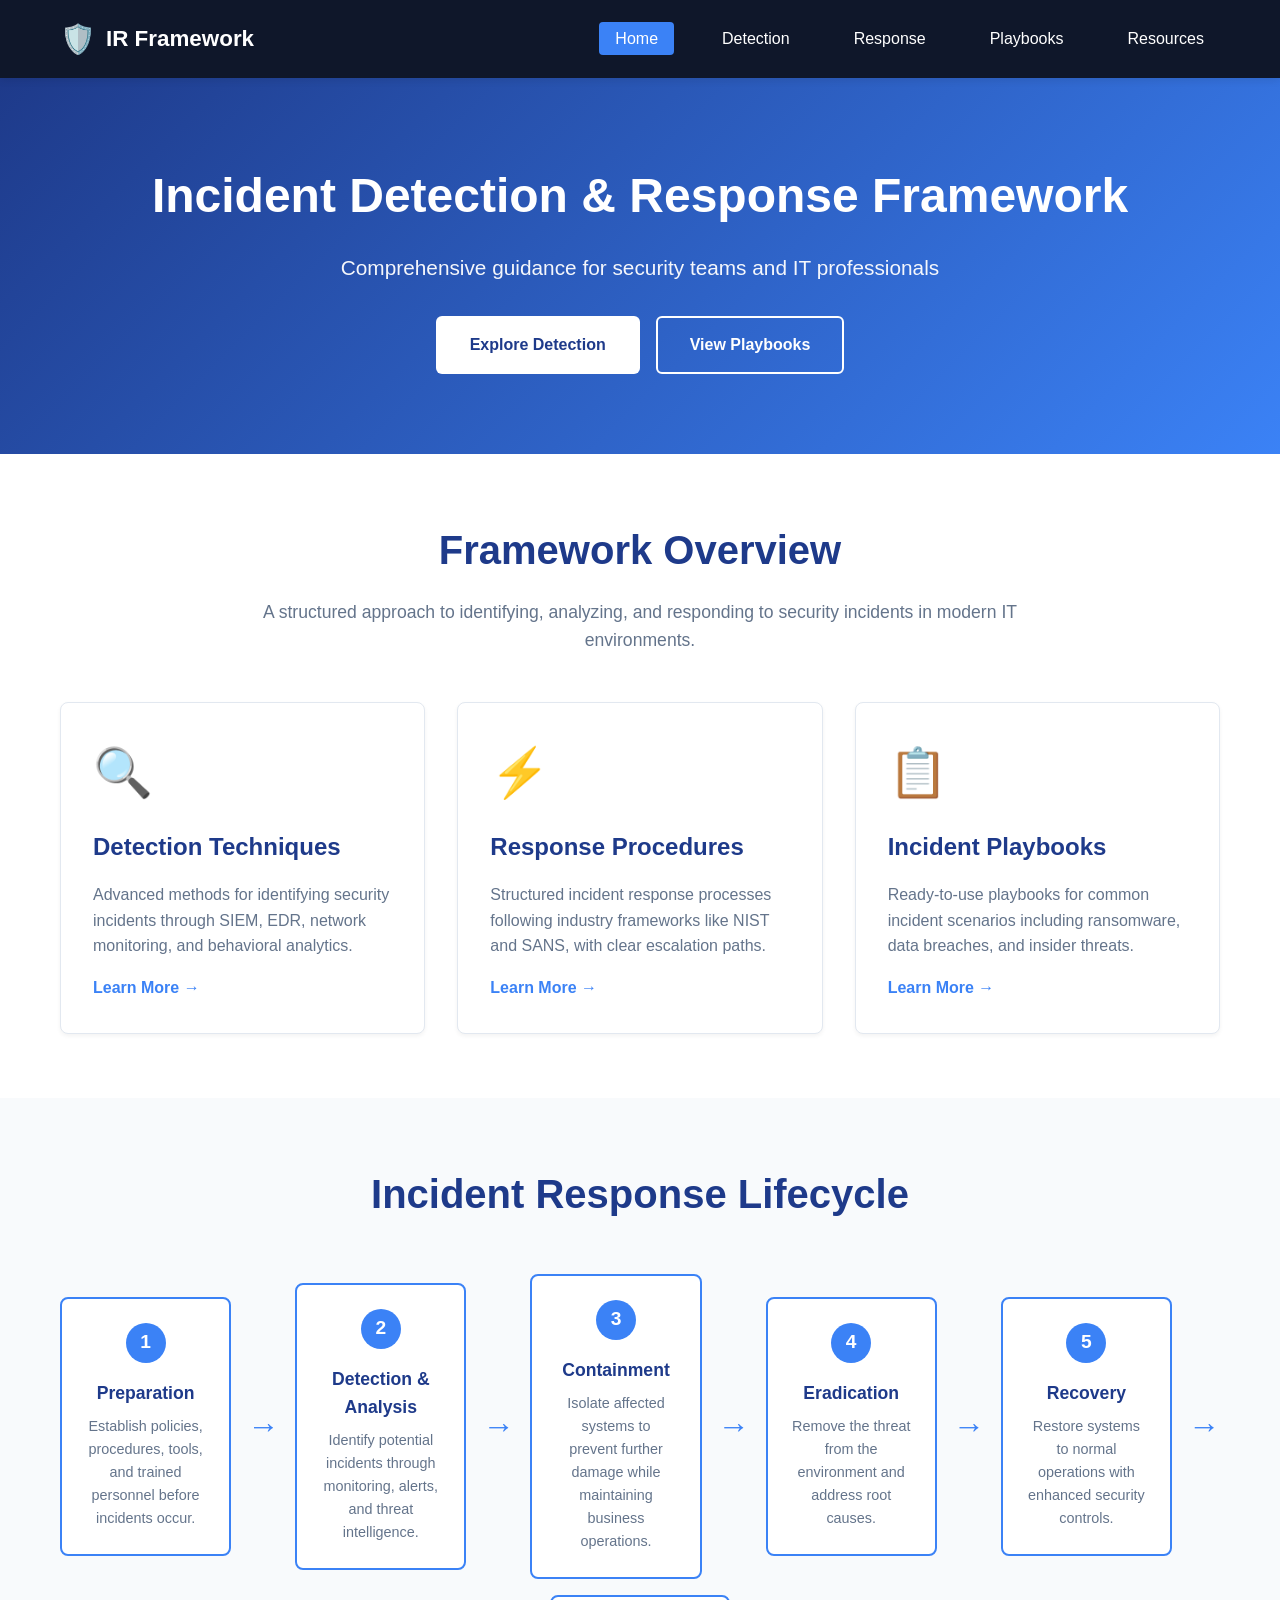
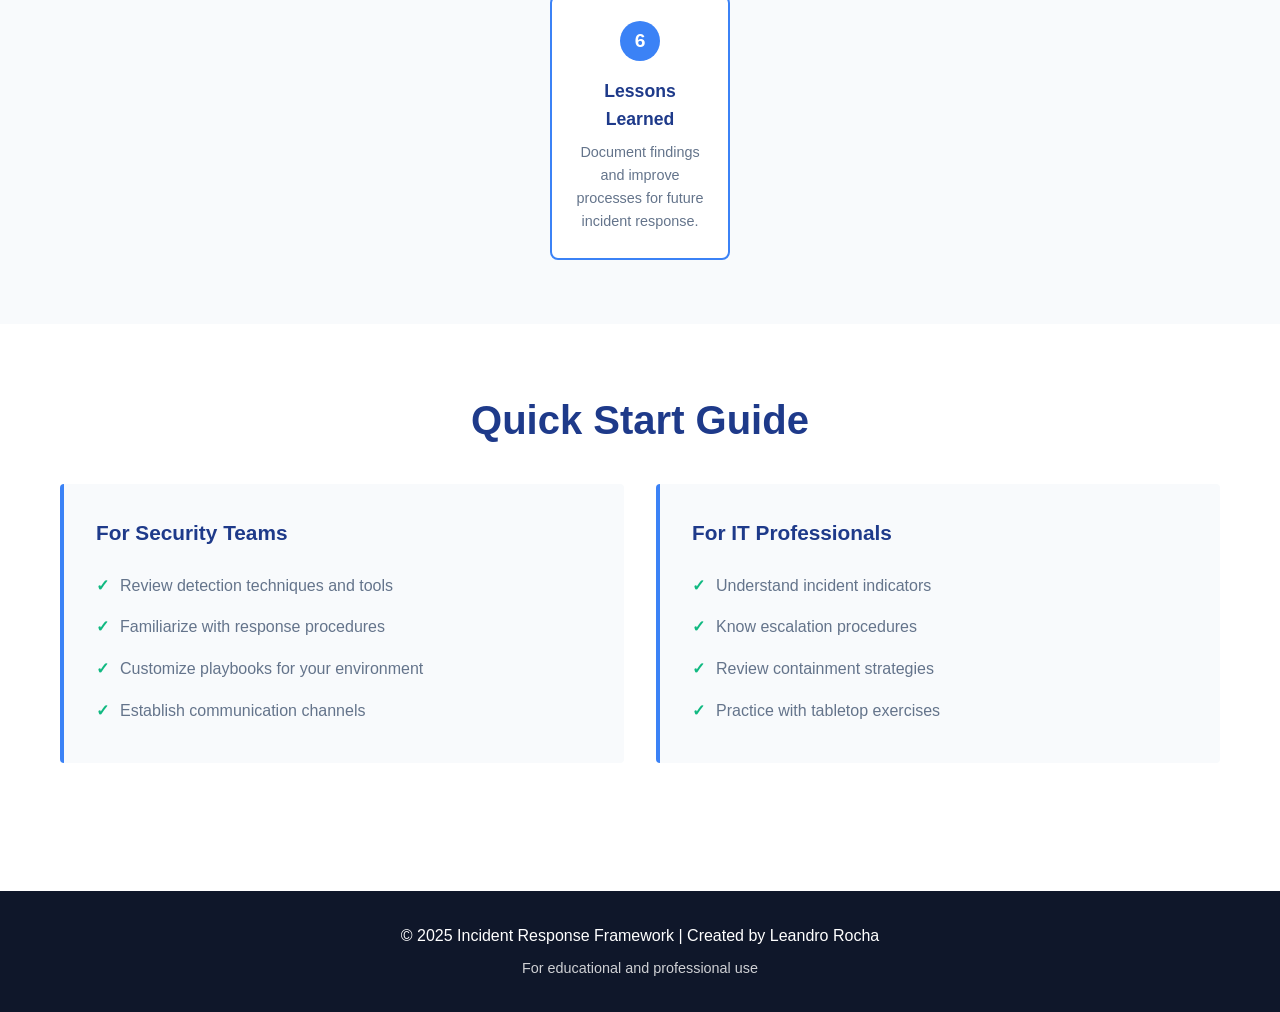
==== index.html @ ecd81b2d "Update footer copyright name to Leandro Rocha" ====
<!DOCTYPE html>
<html lang="en">
<head>
    <meta charset="UTF-8">
    <meta name="viewport" content="width=device-width, initial-scale=1.0">
    <title>Incident Detection & Response | Home</title>
    <link rel="stylesheet" href="css/style.css">
</head>
<body>
    <nav class="navbar">
        <div class="nav-container">
            <div class="nav-logo">
                <span class="logo-icon">🛡️</span>
                <span class="logo-text">IR Framework</span>
            </div>
            <ul class="nav-menu">
                <li><a href="index.html" class="active">Home</a></li>
                <li><a href="detection.html">Detection</a></li>
                <li><a href="response.html">Response</a></li>
                <li><a href="playbooks.html">Playbooks</a></li>
                <li><a href="resources.html">Resources</a></li>
            </ul>
            <button class="mobile-menu-toggle">☰</button>
        </div>
    </nav>

    <header class="hero">
        <div class="container">
            <h1>Incident Detection & Response Framework</h1>
            <p class="hero-subtitle">Comprehensive guidance for security teams and IT professionals</p>
            <div class="hero-cta">
                <a href="detection.html" class="btn btn-primary">Explore Detection</a>
                <a href="playbooks.html" class="btn btn-secondary">View Playbooks</a>
            </div>
        </div>
    </header>

    <main>
        <section class="overview">
            <div class="container">
                <h2>Framework Overview</h2>
                <p class="section-intro">A structured approach to identifying, analyzing, and responding to security incidents in modern IT environments.</p>
                
                <div class="cards">
                    <div class="card">
                        <div class="card-icon">🔍</div>
                        <h3>Detection Techniques</h3>
                        <p>Advanced methods for identifying security incidents through SIEM, EDR, network monitoring, and behavioral analytics.</p>
                        <a href="detection.html" class="card-link">Learn More →</a>
                    </div>
                    
                    <div class="card">
                        <div class="card-icon">⚡</div>
                        <h3>Response Procedures</h3>
                        <p>Structured incident response processes following industry frameworks like NIST and SANS, with clear escalation paths.</p>
                        <a href="response.html" class="card-link">Learn More →</a>
                    </div>
                    
                    <div class="card">
                        <div class="card-icon">📋</div>
                        <h3>Incident Playbooks</h3>
                        <p>Ready-to-use playbooks for common incident scenarios including ransomware, data breaches, and insider threats.</p>
                        <a href="playbooks.html" class="card-link">Learn More →</a>
                    </div>
                </div>
            </div>
        </section>

        <section class="incident-lifecycle">
            <div class="container">
                <h2>Incident Response Lifecycle</h2>
                <div class="lifecycle-stages">
                    <div class="stage">
                        <div class="stage-number">1</div>
                        <h3>Preparation</h3>
                        <p>Establish policies, procedures, tools, and trained personnel before incidents occur.</p>
                    </div>
                    <div class="stage-arrow">→</div>
                    <div class="stage">
                        <div class="stage-number">2</div>
                        <h3>Detection & Analysis</h3>
                        <p>Identify potential incidents through monitoring, alerts, and threat intelligence.</p>
                    </div>
                    <div class="stage-arrow">→</div>
                    <div class="stage">
                        <div class="stage-number">3</div>
                        <h3>Containment</h3>
                        <p>Isolate affected systems to prevent further damage while maintaining business operations.</p>
                    </div>
                    <div class="stage-arrow">→</div>
                    <div class="stage">
                        <div class="stage-number">4</div>
                        <h3>Eradication</h3>
                        <p>Remove the threat from the environment and address root causes.</p>
                    </div>
                    <div class="stage-arrow">→</div>
                    <div class="stage">
                        <div class="stage-number">5</div>
                        <h3>Recovery</h3>
                        <p>Restore systems to normal operations with enhanced security controls.</p>
                    </div>
                    <div class="stage-arrow">→</div>
                    <div class="stage">
                        <div class="stage-number">6</div>
                        <h3>Lessons Learned</h3>
                        <p>Document findings and improve processes for future incident response.</p>
                    </div>
                </div>
            </div>
        </section>

        <section class="quick-start">
            <div class="container">
                <h2>Quick Start Guide</h2>
                <div class="quick-start-grid">
                    <div class="quick-start-item">
                        <h3>For Security Teams</h3>
                        <ul>
                            <li>Review detection techniques and tools</li>
                            <li>Familiarize with response procedures</li>
                            <li>Customize playbooks for your environment</li>
                            <li>Establish communication channels</li>
                        </ul>
                    </div>
                    <div class="quick-start-item">
                        <h3>For IT Professionals</h3>
                        <ul>
                            <li>Understand incident indicators</li>
                            <li>Know escalation procedures</li>
                            <li>Review containment strategies</li>
                            <li>Practice with tabletop exercises</li>
                        </ul>
                    </div>
                </div>
            </div>
        </section>
    </main>

    <footer>
        <div class="container">
            <p>&copy; 2025 Incident Response Framework | Created by Leandro Rocha</p>
            <p class="footer-note">For educational and professional use</p>
        </div>
    </footer>

    <script src="js/main.js"></script>
</body>
</html>
---- css/style.css ----
/* Global Styles */
:root {
    --primary-color: #1e3a8a;
    --secondary-color: #3b82f6;
    --accent-color: #60a5fa;
    --dark-bg: #0f172a;
    --light-bg: #f8fafc;
    --text-primary: #1e293b;
    --text-secondary: #64748b;
    --border-color: #e2e8f0;
    --success-color: #10b981;
    --warning-color: #f59e0b;
    --danger-color: #ef4444;
}

* {
    margin: 0;
    padding: 0;
    box-sizing: border-box;
}

body {
    font-family: -apple-system, BlinkMacSystemFont, 'Segoe UI', Roboto, 'Helvetica Neue', Arial, sans-serif;
    line-height: 1.6;
    color: var(--text-primary);
    background-color: #ffffff;
}

.container {
    max-width: 1200px;
    margin: 0 auto;
    padding: 0 20px;
}

/* Navigation */
.navbar {
    background-color: var(--dark-bg);
    color: white;
    padding: 1rem 0;
    position: sticky;
    top: 0;
    z-index: 1000;
    box-shadow: 0 2px 8px rgba(0,0,0,0.1);
}

.nav-container {
    max-width: 1200px;
    margin: 0 auto;
    padding: 0 20px;
    display: flex;
    justify-content: space-between;
    align-items: center;
}

.nav-logo {
    display: flex;
    align-items: center;
    gap: 10px;
    font-size: 1.4rem;
    font-weight: 700;
}

.logo-icon {
    font-size: 1.8rem;
}

.nav-menu {
    display: flex;
    list-style: none;
    gap: 2rem;
}

.nav-menu a {
    color: white;
    text-decoration: none;
    font-weight: 500;
    padding: 0.5rem 1rem;
    border-radius: 4px;
    transition: background-color 0.3s;
}

.nav-menu a:hover,
.nav-menu a.active {
    background-color: var(--secondary-color);
}

.mobile-menu-toggle {
    display: none;
    background: none;
    border: none;
    color: white;
    font-size: 1.5rem;
    cursor: pointer;
}

/* Hero Section */
.hero {
    background: linear-gradient(135deg, var(--primary-color) 0%, var(--secondary-color) 100%);
    color: white;
    padding: 5rem 0;
    text-align: center;
}

.hero h1 {
    font-size: 3rem;
    margin-bottom: 1rem;
    font-weight: 700;
}

.hero-subtitle {
    font-size: 1.3rem;
    margin-bottom: 2rem;
    opacity: 0.95;
}

.hero-cta {
    display: flex;
    gap: 1rem;
    justify-content: center;
    flex-wrap: wrap;
}

/* Buttons */
.btn {
    padding: 0.875rem 2rem;
    border-radius: 6px;
    text-decoration: none;
    font-weight: 600;
    transition: all 0.3s;
    display: inline-block;
    border: 2px solid transparent;
}

.btn-primary {
    background-color: white;
    color: var(--primary-color);
}

.btn-primary:hover {
    transform: translateY(-2px);
    box-shadow: 0 4px 12px rgba(255,255,255,0.3);
}

.btn-secondary {
    background-color: transparent;
    color: white;
    border-color: white;
}

.btn-secondary:hover {
    background-color: white;
    color: var(--primary-color);
}

/* Sections */
section {
    padding: 4rem 0;
}

section h2 {
    font-size: 2.5rem;
    margin-bottom: 1rem;
    color: var(--primary-color);
    text-align: center;
}

.section-intro {
    text-align: center;
    font-size: 1.1rem;
    color: var(--text-secondary);
    max-width: 800px;
    margin: 0 auto 3rem;
}

/* Cards */
.cards {
    display: grid;
    grid-template-columns: repeat(auto-fit, minmax(300px, 1fr));
    gap: 2rem;
    margin-top: 3rem;
}

.card {
    background: white;
    border: 1px solid var(--border-color);
    border-radius: 8px;
    padding: 2rem;
    transition: all 0.3s;
    box-shadow: 0 2px 4px rgba(0,0,0,0.05);
}

.card:hover {
    transform: translateY(-4px);
    box-shadow: 0 8px 16px rgba(0,0,0,0.1);
    border-color: var(--secondary-color);
}

.card-icon {
    font-size: 3rem;
    margin-bottom: 1rem;
}

.card h3 {
    font-size: 1.5rem;
    margin-bottom: 1rem;
    color: var(--primary-color);
}

.card p {
    color: var(--text-secondary);
    margin-bottom: 1rem;
}

.card-link {
    color: var(--secondary-color);
    text-decoration: none;
    font-weight: 600;
    transition: color 0.3s;
}

.card-link:hover {
    color: var(--primary-color);
}

/* Incident Lifecycle */
.incident-lifecycle {
    background-color: var(--light-bg);
}

.lifecycle-stages {
    display: flex;
    align-items: center;
    justify-content: center;
    flex-wrap: wrap;
    gap: 1rem;
    margin-top: 3rem;
}

.stage {
    background: white;
    border: 2px solid var(--secondary-color);
    border-radius: 8px;
    padding: 1.5rem;
    text-align: center;
    min-width: 160px;
    flex: 1;
    max-width: 180px;
}

.stage-number {
    background-color: var(--secondary-color);
    color: white;
    width: 40px;
    height: 40px;
    border-radius: 50%;
    display: flex;
    align-items: center;
    justify-content: center;
    font-weight: 700;
    margin: 0 auto 1rem;
    font-size: 1.2rem;
}

.stage h3 {
    font-size: 1.1rem;
    margin-bottom: 0.5rem;
    color: var(--primary-color);
}

.stage p {
    font-size: 0.9rem;
    color: var(--text-secondary);
}

.stage-arrow {
    font-size: 2rem;
    color: var(--secondary-color);
    font-weight: 700;
}

/* Quick Start */
.quick-start-grid {
    display: grid;
    grid-template-columns: repeat(auto-fit, minmax(400px, 1fr));
    gap: 2rem;
    margin-top: 2rem;
}

.quick-start-item {
    background: var(--light-bg);
    border-left: 4px solid var(--secondary-color);
    padding: 2rem;
    border-radius: 4px;
}

.quick-start-item h3 {
    color: var(--primary-color);
    margin-bottom: 1rem;
    font-size: 1.3rem;
}

.quick-start-item ul {
    list-style: none;
    padding-left: 0;
}

.quick-start-item li {
    padding: 0.5rem 0;
    padding-left: 1.5rem;
    position: relative;
    color: var(--text-secondary);
}

.quick-start-item li:before {
    content: "✓";
    position: absolute;
    left: 0;
    color: var(--success-color);
    font-weight: 700;
}

/* Content Sections */
.content-section {
    margin: 3rem 0;
}

.content-section h3 {
    color: var(--primary-color);
    font-size: 1.8rem;
    margin-bottom: 1rem;
}

.content-section h4 {
    color: var(--secondary-color);
    font-size: 1.3rem;
    margin-top: 1.5rem;
    margin-bottom: 0.75rem;
}

.content-section p {
    color: var(--text-secondary);
    margin-bottom: 1rem;
}

.content-section ul, .content-section ol {
    color: var(--text-secondary);
    margin-bottom: 1rem;
    padding-left: 2rem;
}

.content-section li {
    margin-bottom: 0.5rem;
}

.info-box {
    background-color: var(--light-bg);
    border-left: 4px solid var(--secondary-color);
    padding: 1.5rem;
    margin: 1.5rem 0;
    border-radius: 4px;
}

.warning-box {
    background-color: #fef3c7;
    border-left: 4px solid var(--warning-color);
    padding: 1.5rem;
    margin: 1.5rem 0;
    border-radius: 4px;
}

.danger-box {
    background-color: #fee2e2;
    border-left: 4px solid var(--danger-color);
    padding: 1.5rem;
    margin: 1.5rem 0;
    border-radius: 4px;
}

/* Tables */
table {
    width: 100%;
    border-collapse: collapse;
    margin: 2rem 0;
    background: white;
    box-shadow: 0 2px 4px rgba(0,0,0,0.05);
}

thead {
    background-color: var(--primary-color);
    color: white;
}

th, td {
    padding: 1rem;
    text-align: left;
    border-bottom: 1px solid var(--border-color);
}

tr:hover {
    background-color: var(--light-bg);
}

/* Footer */
footer {
    background-color: var(--dark-bg);
    color: white;
    text-align: center;
    padding: 2rem 0;
    margin-top: 4rem;
}

.footer-note {
    margin-top: 0.5rem;
    opacity: 0.8;
    font-size: 0.9rem;
}

/* Responsive Design */
@media (max-width: 768px) {
    .nav-menu {
        display: none;
        position: absolute;
        top: 100%;
        left: 0;
        right: 0;
        background-color: var(--dark-bg);
        flex-direction: column;
        gap: 0;
        padding: 1rem 0;
    }

    .nav-menu.active {
        display: flex;
    }

    .mobile-menu-toggle {
        display: block;
    }

    .hero h1 {
        font-size: 2rem;
    }

    .hero-subtitle {
        font-size: 1.1rem;
    }

    .lifecycle-stages {
        flex-direction: column;
    }

    .stage-arrow {
        transform: rotate(90deg);
    }

    .quick-start-grid {
        grid-template-columns: 1fr;
    }

    section h2 {
        font-size: 2rem;
    }
}
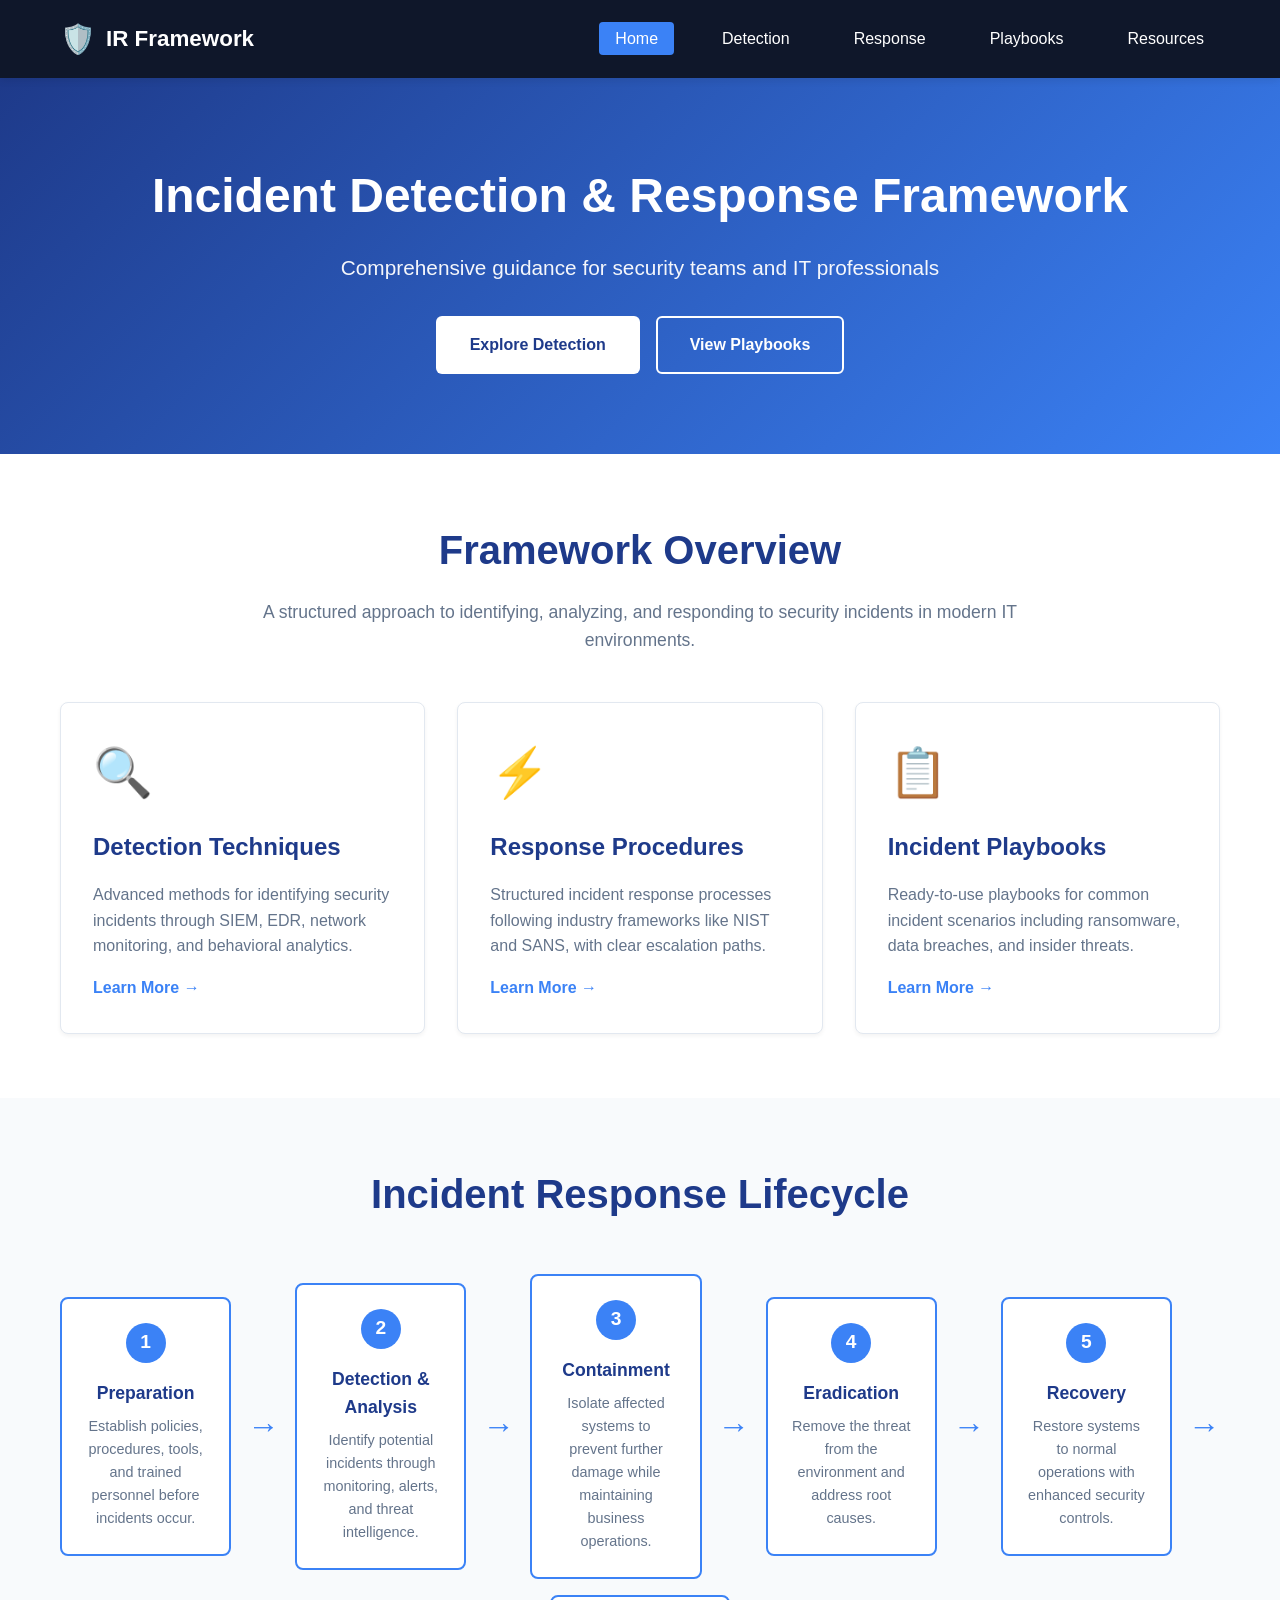
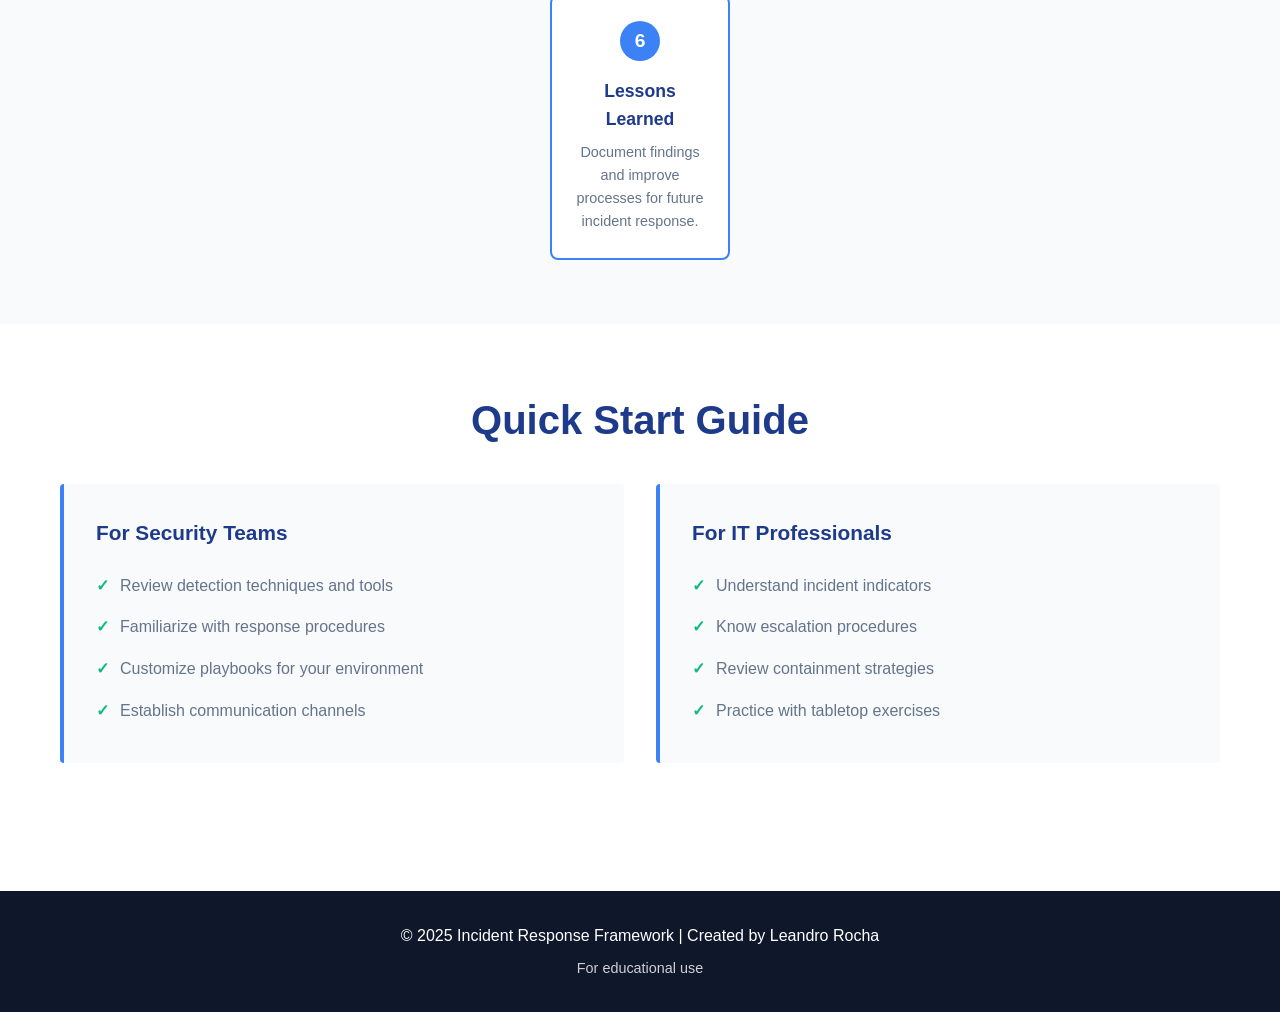
==== commit e79bd45a: "Update footer note for educational use" ====
--- a/index.html
+++ b/index.html
@@ -139,7 +139,7 @@
     <footer>
         <div class="container">
             <p>&copy; 2025 Incident Response Framework | Created by Leandro Rocha</p>
-            <p class="footer-note">For educational and professional use</p>
+            <p class="footer-note">For educational use</p>
         </div>
     </footer>
 
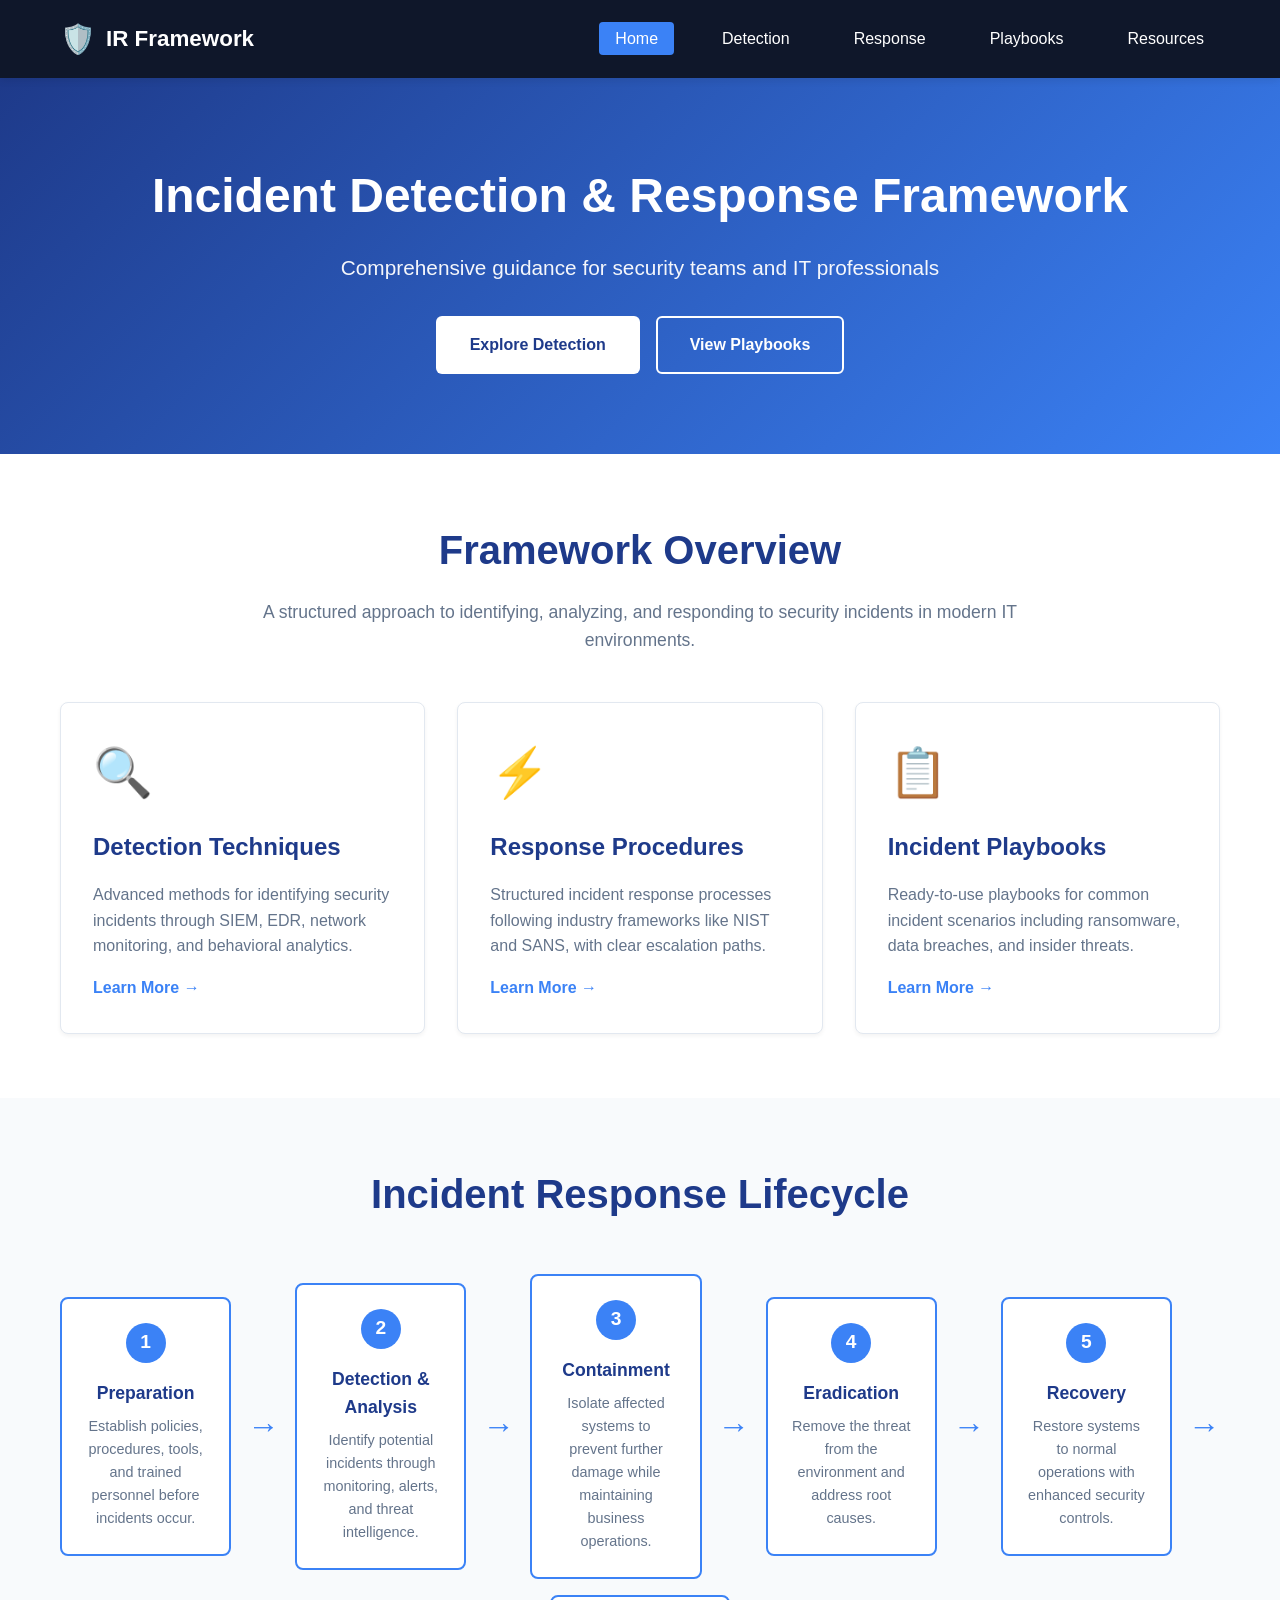
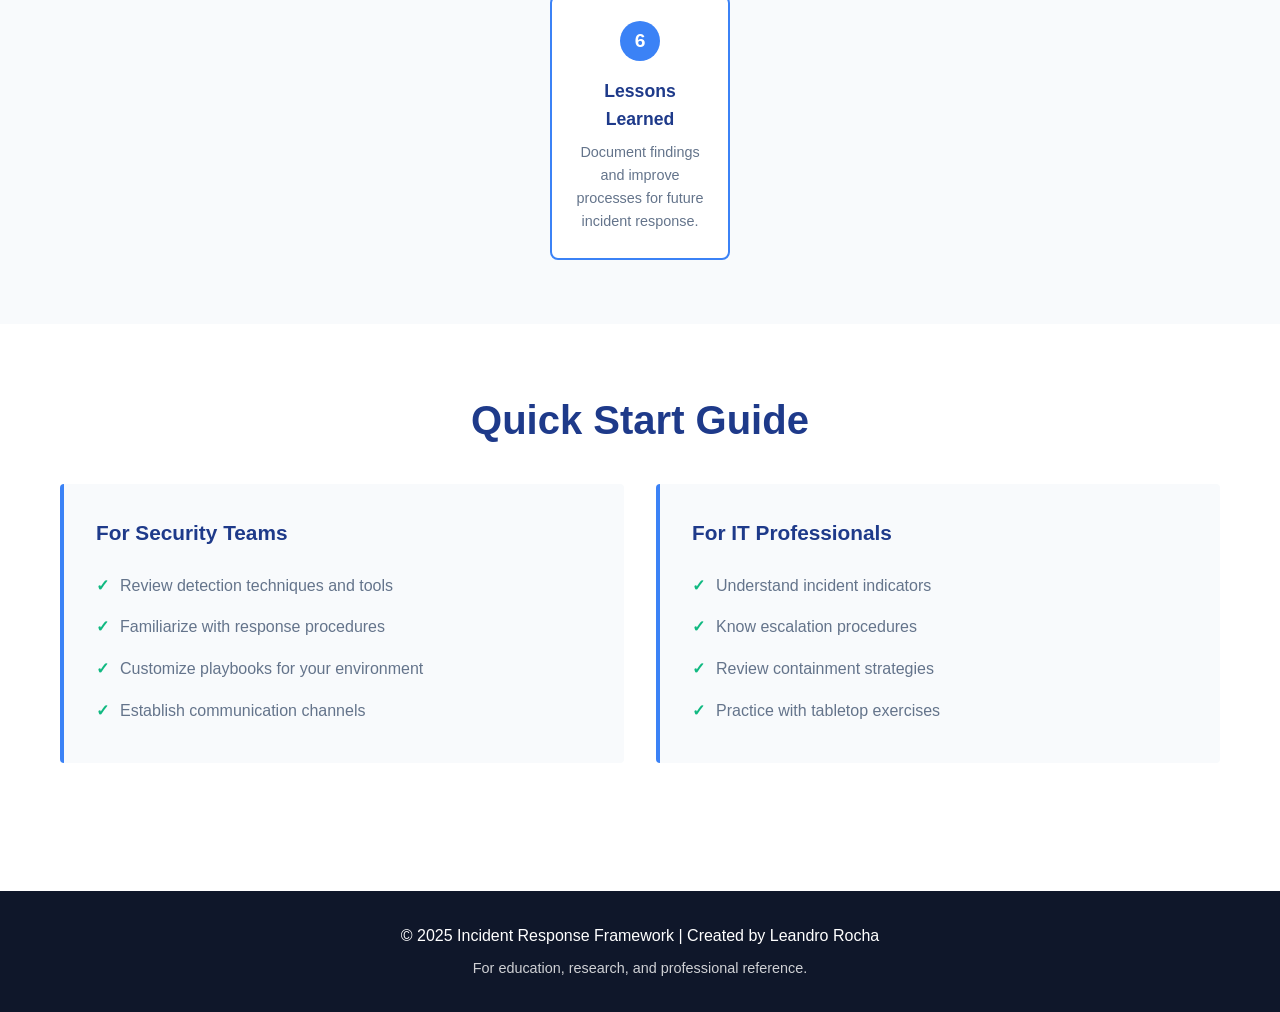
==== commit 0dd11a99: "Standardize framework usage note" ====
--- a/index.html
+++ b/index.html
@@ -139,7 +139,7 @@
     <footer>
         <div class="container">
             <p>&copy; 2025 Incident Response Framework | Created by Leandro Rocha</p>
-            <p class="footer-note">For educational use</p>
+            <p class="footer-note">For education, research, and professional reference.</p>
         </div>
     </footer>
 
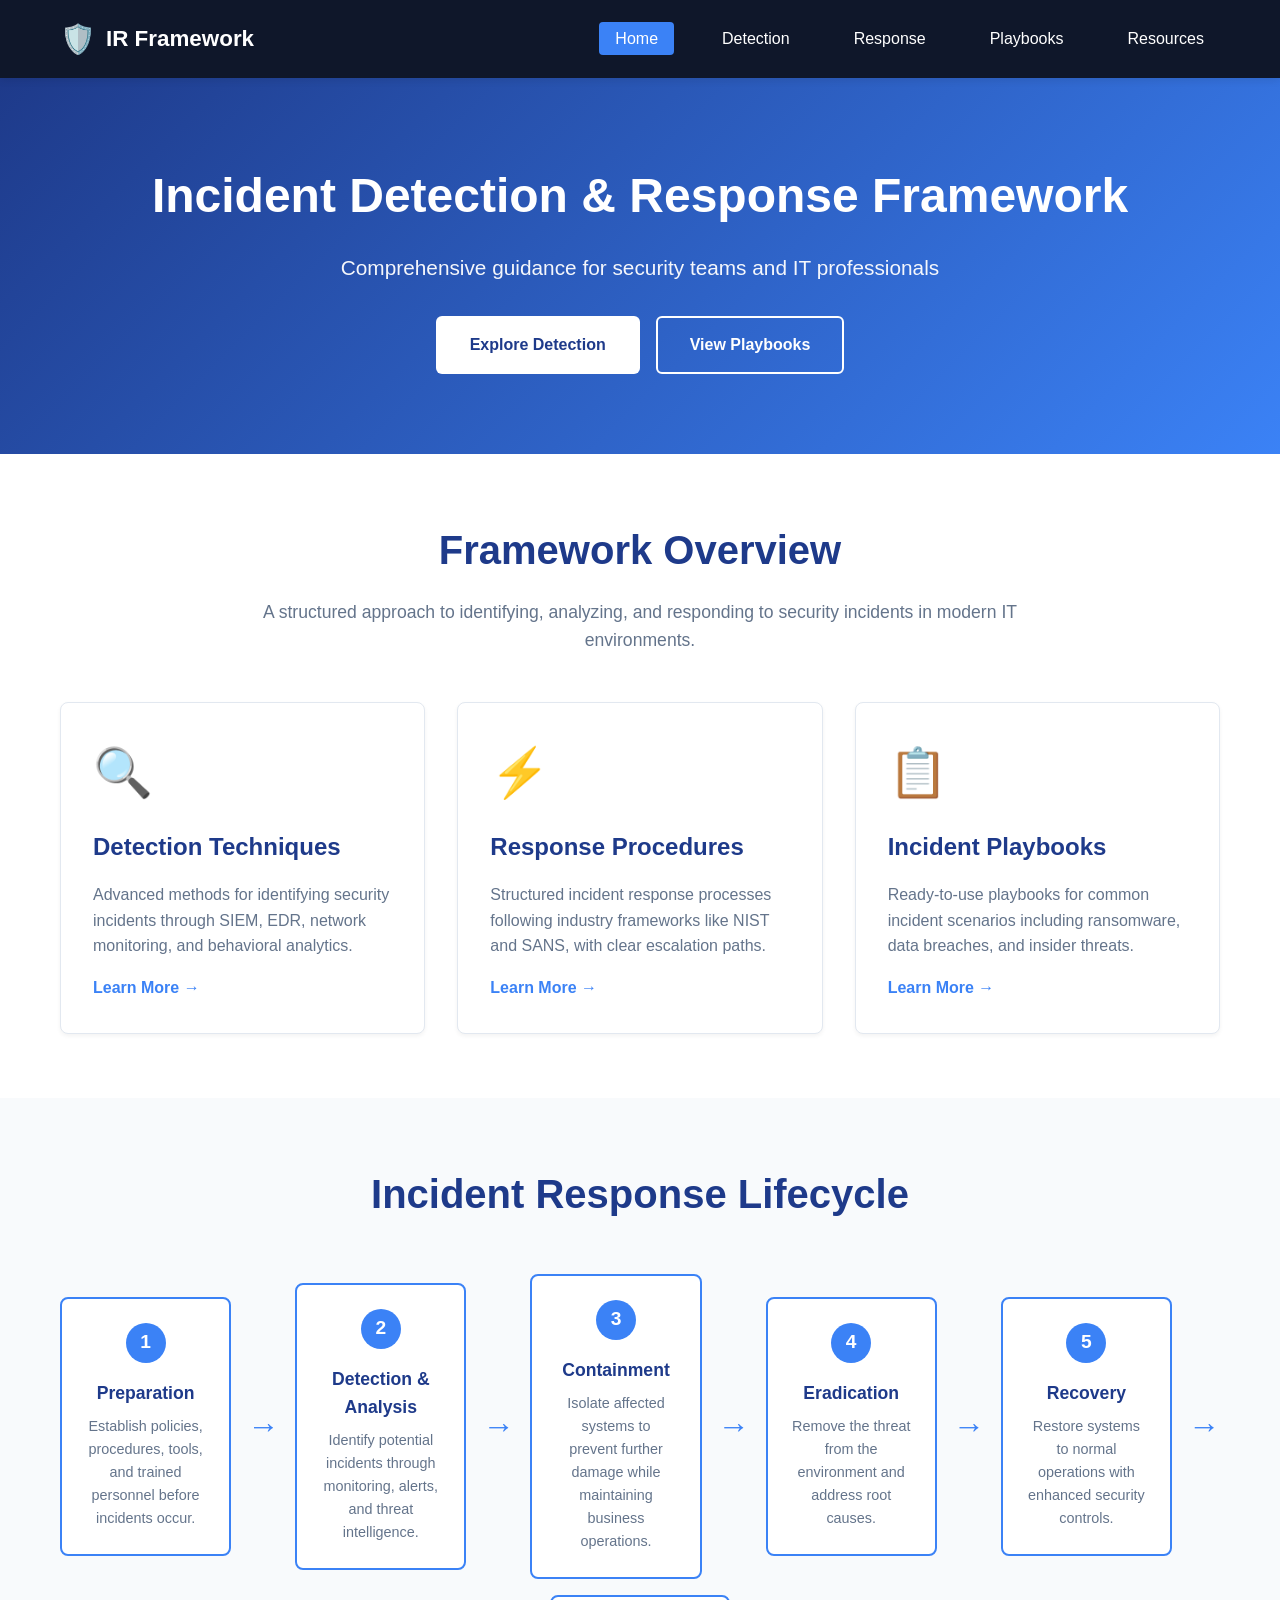
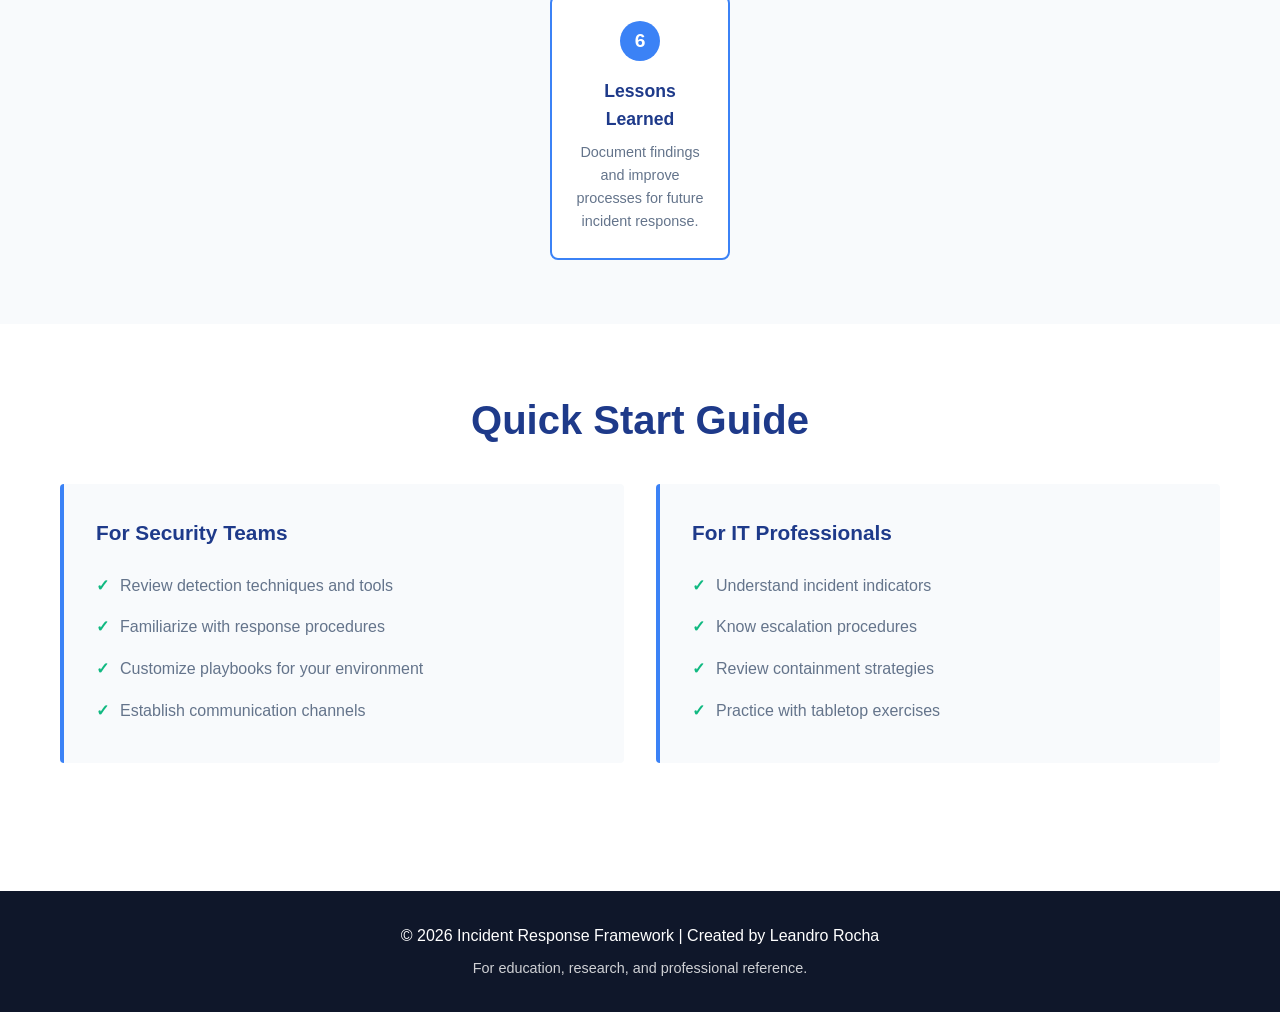
==== commit 3c2e3ad9: "Update framework footer and container resources" ====
--- a/index.html
+++ b/index.html
@@ -138,7 +138,7 @@
 
     <footer>
         <div class="container">
-            <p>&copy; 2025 Incident Response Framework | Created by Leandro Rocha</p>
+            <p>&copy; 2026 Incident Response Framework | Created by Leandro Rocha</p>
             <p class="footer-note">For education, research, and professional reference.</p>
         </div>
     </footer>
--- a/css/style.css
+++ b/css/style.css
@@ -352,6 +352,44 @@
     margin-bottom: 0.5rem;
 }
 
+/* Responder resource library */
+.resource-hero { padding: 4rem 0; }
+.eyebrow { font-size: 0.78rem; font-weight: 800; letter-spacing: 0.16em; margin-bottom: 0.7rem; opacity: 0.85; }
+.review-date { display: inline-block; border: 1px solid rgba(255,255,255,0.45); border-radius: 999px; padding: 0.35rem 0.8rem; font-size: 0.86rem; }
+.resource-library { padding-top: 2.5rem; }
+.resource-index { border: 1px solid var(--border-color); border-top: 4px solid var(--primary-color); border-radius: 8px; padding: 1.5rem; background: #fff; box-shadow: 0 2px 8px rgba(15,23,42,0.06); }
+.resource-index h2 { text-align: left; font-size: 1.25rem; margin-bottom: 1rem; }
+.resource-index-grid { display: grid; grid-template-columns: repeat(auto-fit,minmax(180px,1fr)); gap: 0.6rem 1.25rem; }
+.resource-index a, .linked-list a, .resource-card a, table a { color: #1d4ed8; text-decoration-thickness: 1px; text-underline-offset: 3px; }
+.resource-index a:hover, .linked-list a:hover, .resource-card a:hover, table a:hover { color: var(--primary-color); text-decoration-thickness: 2px; }
+.resource-principle h2 { text-align: left; font-size: 1.2rem; margin-bottom: 0.4rem; }
+.resource-principle p { margin: 0; }
+.resource-section { scroll-margin-top: 6rem; padding-top: 1rem; border-top: 1px solid var(--border-color); }
+.section-heading { display: grid; grid-template-columns: minmax(280px,1fr) minmax(280px,0.85fr); gap: 2rem; align-items: end; margin-bottom: 1.5rem; }
+.section-heading h2 { text-align: left; font-size: 1.8rem; margin: 0.25rem 0 0; }
+.section-heading p { margin: 0; }
+.resource-tag { display: inline-block; color: var(--primary-color); font-size: 0.7rem; font-weight: 800; letter-spacing: 0.12em; }
+.resource-cards { display: grid; grid-template-columns: repeat(auto-fit,minmax(250px,1fr)); gap: 1rem; }
+.resource-card { border: 1px solid var(--border-color); border-radius: 6px; padding: 1.25rem; background: #fff; }
+.resource-card h3 { font-size: 1.05rem; margin-bottom: 0.55rem; }
+.resource-card p { margin: 0; font-size: 0.95rem; }
+.resource-columns { display: grid; grid-template-columns: repeat(auto-fit,minmax(260px,1fr)); gap: 1.5rem; }
+.resource-columns > div { border-left: 3px solid var(--border-color); padding-left: 1.15rem; }
+.resource-columns h3, .warning-box h3, .info-box h3 { color: var(--primary-color); font-size: 1.08rem; margin-bottom: 0.75rem; }
+.linked-list { padding-left: 1.25rem; }
+.tool-list { columns: 2 320px; column-gap: 3rem; }
+.tool-list li { break-inside: avoid; }
+details { margin-top: 1.25rem; padding: 1rem 1.15rem; border: 1px solid var(--border-color); border-radius: 6px; background: var(--light-bg); }
+summary { cursor: pointer; color: var(--primary-color); font-weight: 700; }
+details ul { margin-top: 1rem; }
+.table-scroll { overflow-x: auto; border-radius: 6px; }
+caption { text-align: left; color: var(--text-secondary); font-weight: 700; padding: 0 0 0.65rem; }
+.field-kit-grid { display: grid; grid-template-columns: repeat(auto-fit,minmax(250px,1fr)); gap: 0.9rem; }
+.field-kit-item { display: flex; flex-direction: column; min-height: 115px; padding: 1.1rem; color: var(--text-primary); text-decoration: none; border: 1px solid var(--border-color); border-left: 4px solid var(--secondary-color); border-radius: 6px; background: #fff; transition: border-color 0.2s, transform 0.2s; }
+.field-kit-item:hover { border-color: var(--secondary-color); transform: translateY(-2px); }
+.field-kit-item strong::after { content: "  ↓"; color: var(--secondary-color); }
+.field-kit-item span { color: var(--text-secondary); margin-top: 0.45rem; font-size: 0.9rem; }
+
 .info-box {
     background-color: var(--light-bg);
     border-left: 4px solid var(--secondary-color);
@@ -460,4 +498,12 @@
     section h2 {
         font-size: 2rem;
     }
-}
+
+    .section-heading { grid-template-columns: 1fr; gap: 0.5rem; }
+    .resource-index-grid { grid-template-columns: 1fr 1fr; }
+    .resource-section table { min-width: 760px; }
+}
+
+@media (max-width: 480px) {
+    .resource-index-grid { grid-template-columns: 1fr; }
+}
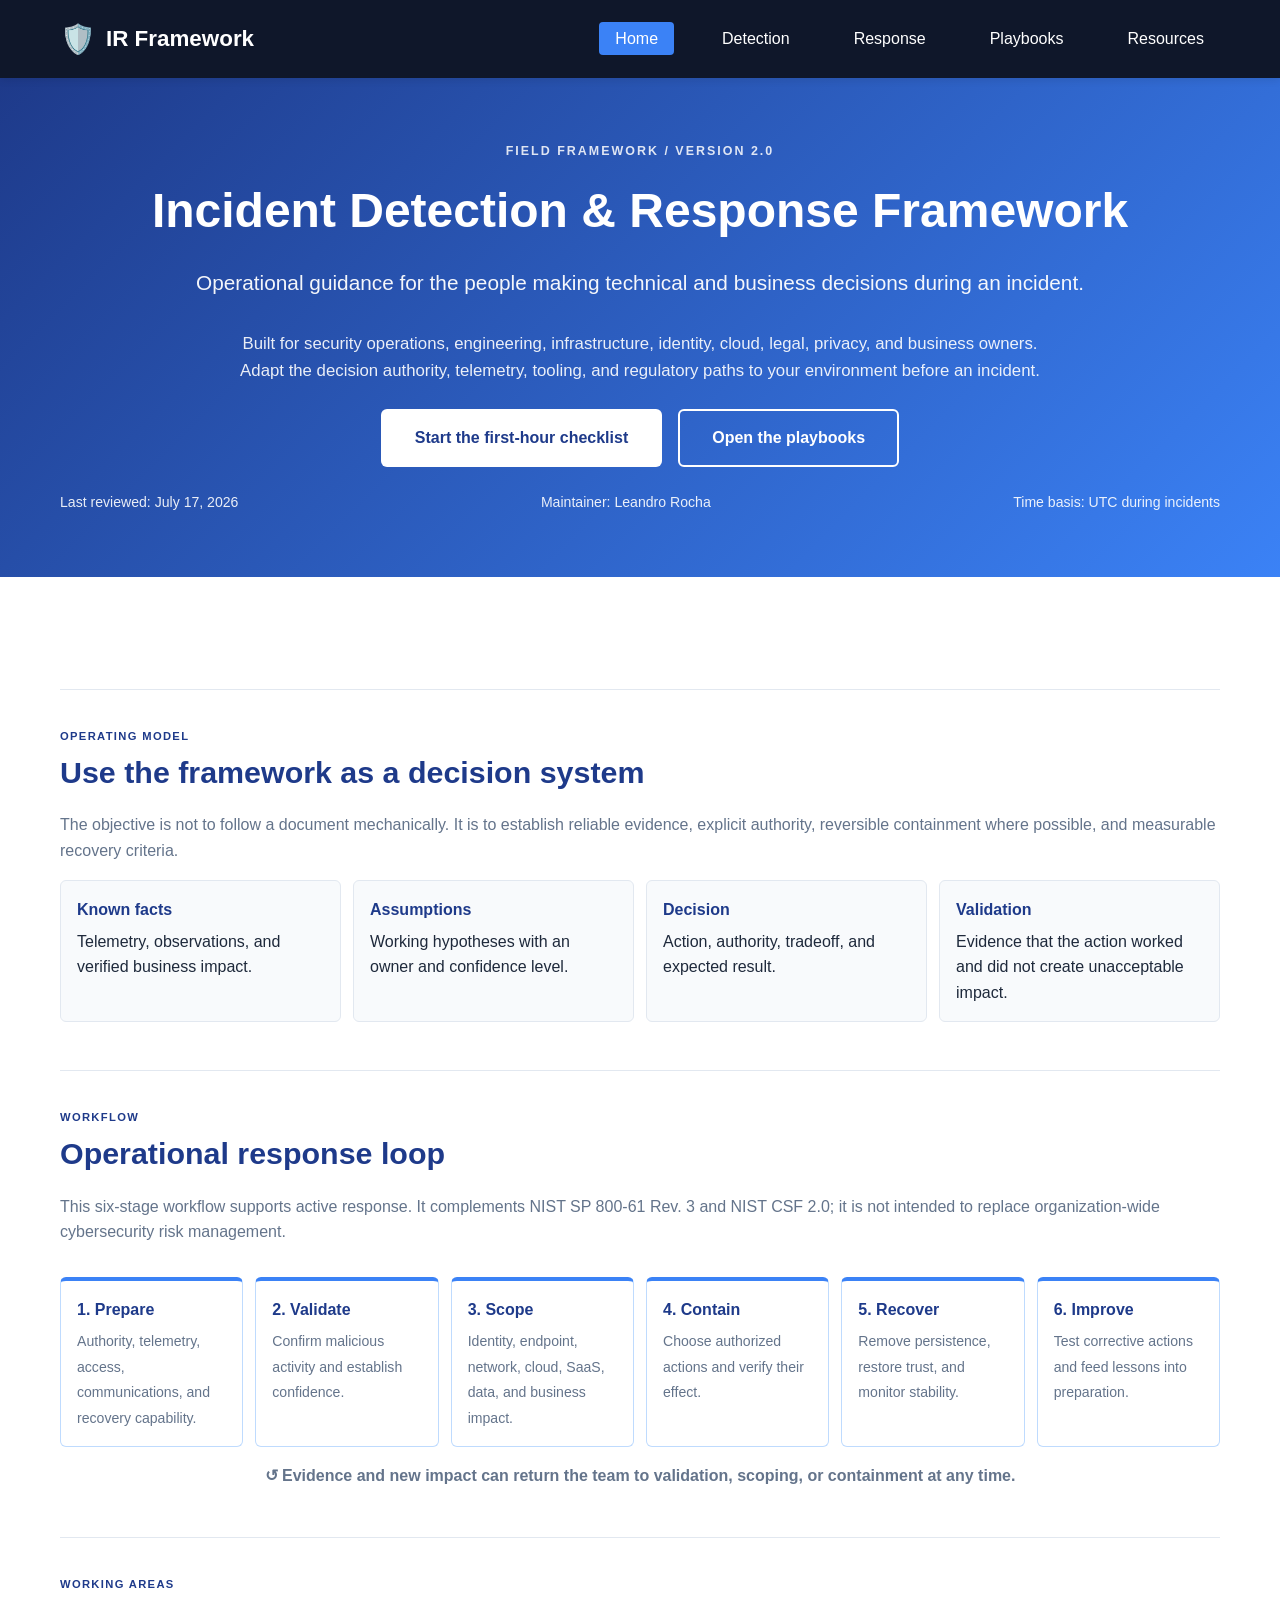
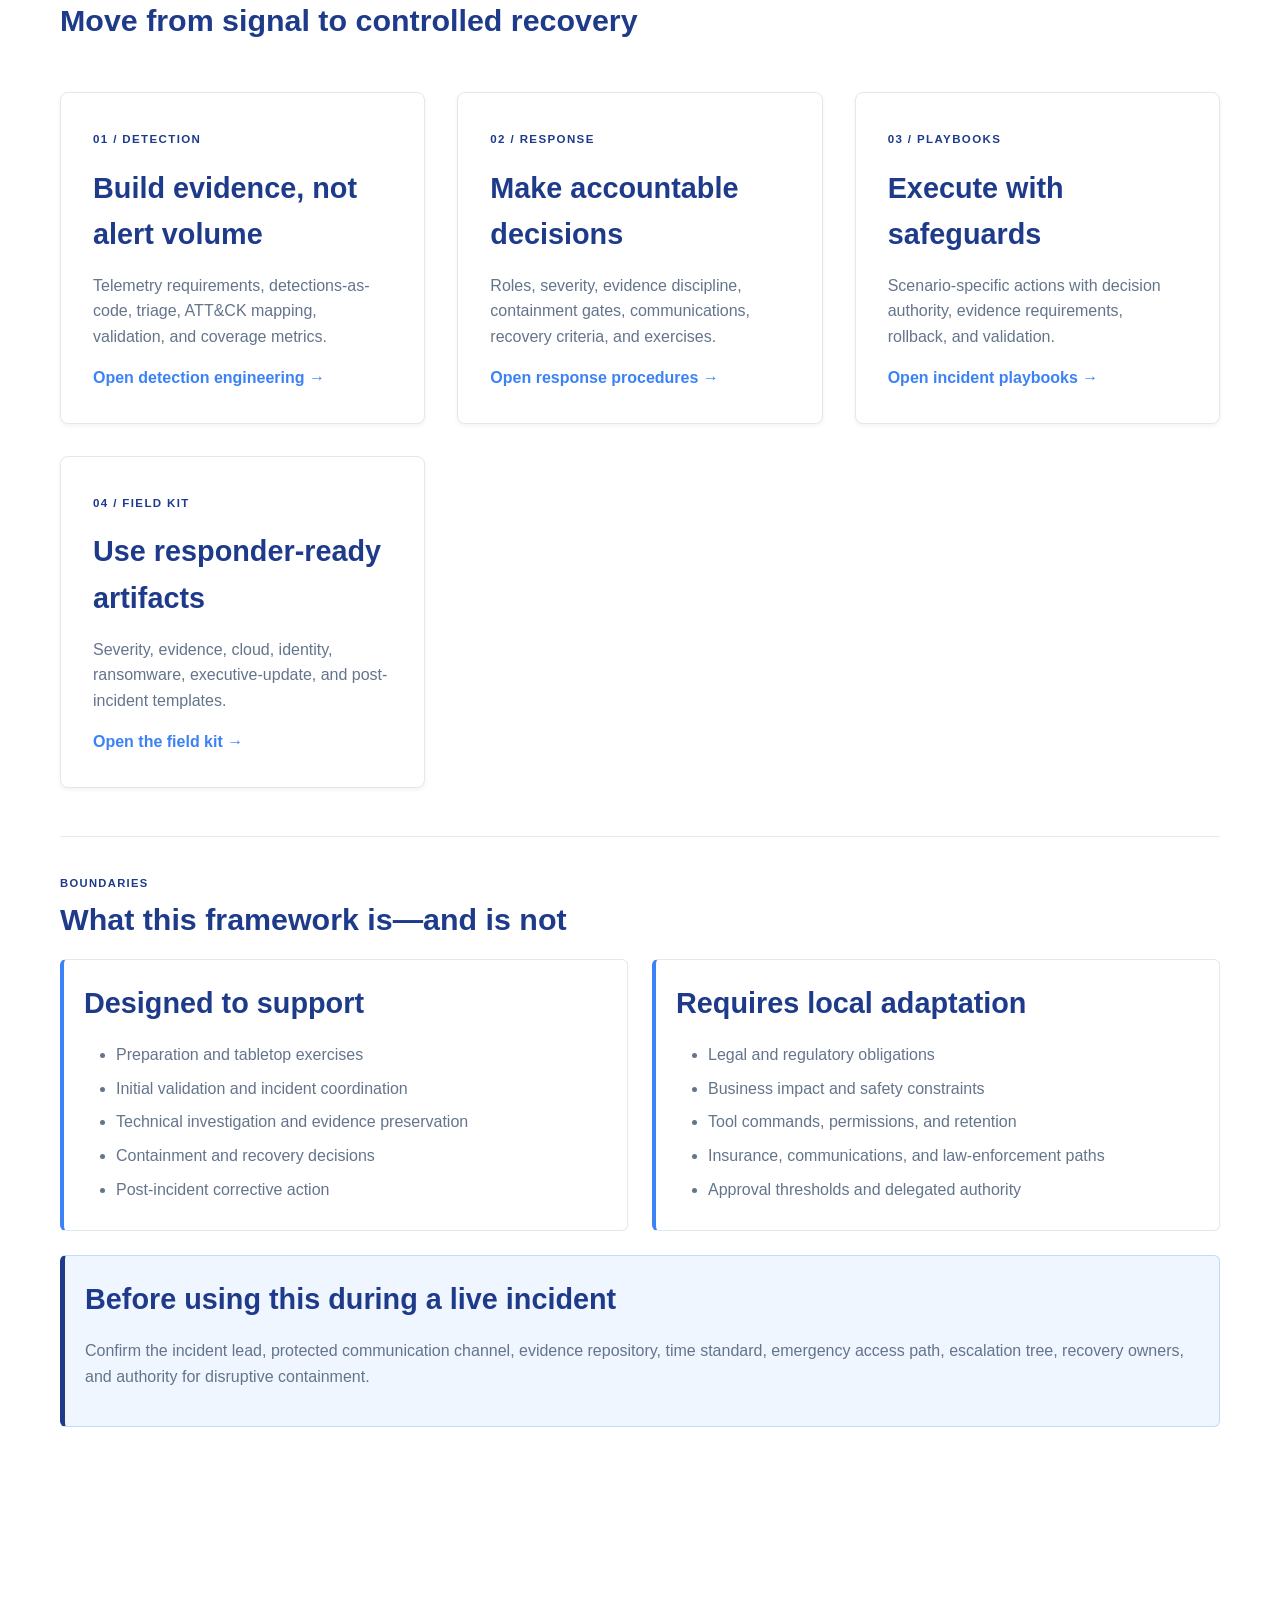
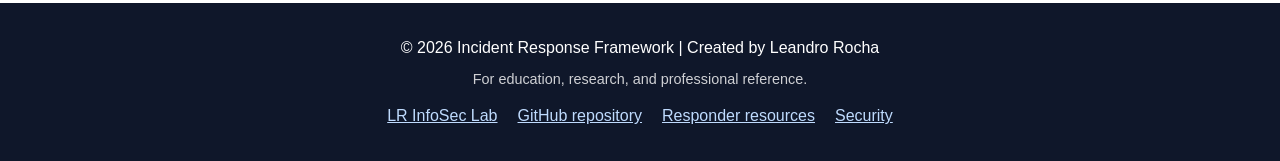
==== commit 3fef71e2: "Modernize incident response framework" ====
--- a/index.html
+++ b/index.html
@@ -3,146 +3,93 @@
 <head>
     <meta charset="UTF-8">
     <meta name="viewport" content="width=device-width, initial-scale=1.0">
-    <title>Incident Detection & Response | Home</title>
+    <meta name="description" content="A practitioner-maintained incident detection and response framework with operational guidance, playbooks, evidence practices, and reusable responder templates.">
+    <meta http-equiv="Content-Security-Policy" content="default-src 'self'; style-src 'self'; script-src 'self'; img-src 'self' data:; font-src 'self'; connect-src 'none'; object-src 'none'; base-uri 'self'; form-action 'none'; upgrade-insecure-requests">
+    <link rel="canonical" href="https://lrinfosec.com/IncidentResponse/">
+    <meta property="og:title" content="Incident Detection &amp; Response Framework">
+    <meta property="og:description" content="Operational incident response guidance and reusable field artifacts for working defenders.">
+    <meta property="og:type" content="website">
+    <meta property="og:url" content="https://lrinfosec.com/IncidentResponse/">
+    <title>Incident Detection &amp; Response Framework</title>
+    <link rel="icon" href="favicon.svg" type="image/svg+xml">
     <link rel="stylesheet" href="css/style.css">
 </head>
 <body>
-    <nav class="navbar">
+    <a class="skip-link" href="#main-content">Skip to main content</a>
+    <nav class="navbar" aria-label="Primary navigation">
         <div class="nav-container">
-            <div class="nav-logo">
-                <span class="logo-icon">🛡️</span>
-                <span class="logo-text">IR Framework</span>
-            </div>
-            <ul class="nav-menu">
-                <li><a href="index.html" class="active">Home</a></li>
-                <li><a href="detection.html">Detection</a></li>
-                <li><a href="response.html">Response</a></li>
-                <li><a href="playbooks.html">Playbooks</a></li>
-                <li><a href="resources.html">Resources</a></li>
-            </ul>
-            <button class="mobile-menu-toggle">☰</button>
+            <a class="nav-logo nav-logo-link" href="index.html" aria-label="IR Framework home"><span class="logo-icon" aria-hidden="true">🛡️</span><span class="logo-text">IR Framework</span></a>
+            <ul class="nav-menu"><li><a href="index.html" class="active" aria-current="page">Home</a></li><li><a href="detection.html">Detection</a></li><li><a href="response.html">Response</a></li><li><a href="playbooks.html">Playbooks</a></li><li><a href="resources.html">Resources</a></li></ul>
+            <button class="mobile-menu-toggle" type="button" aria-label="Open navigation menu" aria-expanded="false">☰</button>
         </div>
     </nav>
 
-    <header class="hero">
+    <header class="hero hero-compact">
         <div class="container">
-            <h1>Incident Detection & Response Framework</h1>
-            <p class="hero-subtitle">Comprehensive guidance for security teams and IT professionals</p>
-            <div class="hero-cta">
-                <a href="detection.html" class="btn btn-primary">Explore Detection</a>
-                <a href="playbooks.html" class="btn btn-secondary">View Playbooks</a>
-            </div>
+            <p class="eyebrow">FIELD FRAMEWORK / VERSION 2.0</p>
+            <h1>Incident Detection &amp; Response Framework</h1>
+            <p class="hero-subtitle">Operational guidance for the people making technical and business decisions during an incident.</p>
+            <p class="hero-context">Built for security operations, engineering, infrastructure, identity, cloud, legal, privacy, and business owners. Adapt the decision authority, telemetry, tooling, and regulatory paths to your environment before an incident.</p>
+            <div class="hero-cta"><a href="resources/templates/initial-incident-checklist.md" class="btn btn-primary" download>Start the first-hour checklist</a><a href="playbooks.html" class="btn btn-secondary">Open the playbooks</a></div>
+            <div class="version-bar"><span>Last reviewed: July 17, 2026</span><span>Maintainer: Leandro Rocha</span><span>Time basis: UTC during incidents</span></div>
         </div>
     </header>
 
-    <main>
-        <section class="overview">
+    <main id="main-content">
+        <section>
             <div class="container">
-                <h2>Framework Overview</h2>
-                <p class="section-intro">A structured approach to identifying, analyzing, and responding to security incidents in modern IT environments.</p>
-                
-                <div class="cards">
-                    <div class="card">
-                        <div class="card-icon">🔍</div>
-                        <h3>Detection Techniques</h3>
-                        <p>Advanced methods for identifying security incidents through SIEM, EDR, network monitoring, and behavioral analytics.</p>
-                        <a href="detection.html" class="card-link">Learn More →</a>
-                    </div>
-                    
-                    <div class="card">
-                        <div class="card-icon">⚡</div>
-                        <h3>Response Procedures</h3>
-                        <p>Structured incident response processes following industry frameworks like NIST and SANS, with clear escalation paths.</p>
-                        <a href="response.html" class="card-link">Learn More →</a>
-                    </div>
-                    
-                    <div class="card">
-                        <div class="card-icon">📋</div>
-                        <h3>Incident Playbooks</h3>
-                        <p>Ready-to-use playbooks for common incident scenarios including ransomware, data breaches, and insider threats.</p>
-                        <a href="playbooks.html" class="card-link">Learn More →</a>
+                <div class="content-section operational-section">
+                    <span class="resource-tag">OPERATING MODEL</span>
+                    <h2>Use the framework as a decision system</h2>
+                    <p>The objective is not to follow a document mechanically. It is to establish reliable evidence, explicit authority, reversible containment where possible, and measurable recovery criteria.</p>
+                    <div class="fact-assumption-grid">
+                        <div><strong>Known facts</strong><span>Telemetry, observations, and verified business impact.</span></div>
+                        <div><strong>Assumptions</strong><span>Working hypotheses with an owner and confidence level.</span></div>
+                        <div><strong>Decision</strong><span>Action, authority, tradeoff, and expected result.</span></div>
+                        <div><strong>Validation</strong><span>Evidence that the action worked and did not create unacceptable impact.</span></div>
                     </div>
                 </div>
-            </div>
-        </section>
 
-        <section class="incident-lifecycle">
-            <div class="container">
-                <h2>Incident Response Lifecycle</h2>
-                <div class="lifecycle-stages">
-                    <div class="stage">
-                        <div class="stage-number">1</div>
-                        <h3>Preparation</h3>
-                        <p>Establish policies, procedures, tools, and trained personnel before incidents occur.</p>
+                <div class="content-section operational-section">
+                    <span class="resource-tag">WORKFLOW</span>
+                    <h2>Operational response loop</h2>
+                    <p>This six-stage workflow supports active response. It complements NIST SP 800-61 Rev. 3 and NIST CSF 2.0; it is not intended to replace organization-wide cybersecurity risk management.</p>
+                    <div class="workflow" aria-label="Incident response workflow">
+                        <div class="workflow-step"><strong>1. Prepare</strong><span>Authority, telemetry, access, communications, and recovery capability.</span></div>
+                        <div class="workflow-step"><strong>2. Validate</strong><span>Confirm malicious activity and establish confidence.</span></div>
+                        <div class="workflow-step"><strong>3. Scope</strong><span>Identity, endpoint, network, cloud, SaaS, data, and business impact.</span></div>
+                        <div class="workflow-step"><strong>4. Contain</strong><span>Choose authorized actions and verify their effect.</span></div>
+                        <div class="workflow-step"><strong>5. Recover</strong><span>Remove persistence, restore trust, and monitor stability.</span></div>
+                        <div class="workflow-step"><strong>6. Improve</strong><span>Test corrective actions and feed lessons into preparation.</span></div>
                     </div>
-                    <div class="stage-arrow">→</div>
-                    <div class="stage">
-                        <div class="stage-number">2</div>
-                        <h3>Detection & Analysis</h3>
-                        <p>Identify potential incidents through monitoring, alerts, and threat intelligence.</p>
-                    </div>
-                    <div class="stage-arrow">→</div>
-                    <div class="stage">
-                        <div class="stage-number">3</div>
-                        <h3>Containment</h3>
-                        <p>Isolate affected systems to prevent further damage while maintaining business operations.</p>
-                    </div>
-                    <div class="stage-arrow">→</div>
-                    <div class="stage">
-                        <div class="stage-number">4</div>
-                        <h3>Eradication</h3>
-                        <p>Remove the threat from the environment and address root causes.</p>
-                    </div>
-                    <div class="stage-arrow">→</div>
-                    <div class="stage">
-                        <div class="stage-number">5</div>
-                        <h3>Recovery</h3>
-                        <p>Restore systems to normal operations with enhanced security controls.</p>
-                    </div>
-                    <div class="stage-arrow">→</div>
-                    <div class="stage">
-                        <div class="stage-number">6</div>
-                        <h3>Lessons Learned</h3>
-                        <p>Document findings and improve processes for future incident response.</p>
+                    <p class="feedback-loop">↺ Evidence and new impact can return the team to validation, scoping, or containment at any time.</p>
+                </div>
+
+                <div class="content-section operational-section">
+                    <span class="resource-tag">WORKING AREAS</span>
+                    <h2>Move from signal to controlled recovery</h2>
+                    <div class="cards">
+                        <article class="card"><span class="card-label">01 / DETECTION</span><h3>Build evidence, not alert volume</h3><p>Telemetry requirements, detections-as-code, triage, ATT&amp;CK mapping, validation, and coverage metrics.</p><a href="detection.html" class="card-link">Open detection engineering →</a></article>
+                        <article class="card"><span class="card-label">02 / RESPONSE</span><h3>Make accountable decisions</h3><p>Roles, severity, evidence discipline, containment gates, communications, recovery criteria, and exercises.</p><a href="response.html" class="card-link">Open response procedures →</a></article>
+                        <article class="card"><span class="card-label">03 / PLAYBOOKS</span><h3>Execute with safeguards</h3><p>Scenario-specific actions with decision authority, evidence requirements, rollback, and validation.</p><a href="playbooks.html" class="card-link">Open incident playbooks →</a></article>
+                        <article class="card"><span class="card-label">04 / FIELD KIT</span><h3>Use responder-ready artifacts</h3><p>Severity, evidence, cloud, identity, ransomware, executive-update, and post-incident templates.</p><a href="resources.html#field-kit" class="card-link">Open the field kit →</a></article>
                     </div>
                 </div>
-            </div>
-        </section>
 
-        <section class="quick-start">
-            <div class="container">
-                <h2>Quick Start Guide</h2>
-                <div class="quick-start-grid">
-                    <div class="quick-start-item">
-                        <h3>For Security Teams</h3>
-                        <ul>
-                            <li>Review detection techniques and tools</li>
-                            <li>Familiarize with response procedures</li>
-                            <li>Customize playbooks for your environment</li>
-                            <li>Establish communication channels</li>
-                        </ul>
+                <div class="content-section operational-section">
+                    <span class="resource-tag">BOUNDARIES</span>
+                    <h2>What this framework is—and is not</h2>
+                    <div class="two-column">
+                        <div class="engineering-card"><h3>Designed to support</h3><ul><li>Preparation and tabletop exercises</li><li>Initial validation and incident coordination</li><li>Technical investigation and evidence preservation</li><li>Containment and recovery decisions</li><li>Post-incident corrective action</li></ul></div>
+                        <div class="engineering-card"><h3>Requires local adaptation</h3><ul><li>Legal and regulatory obligations</li><li>Business impact and safety constraints</li><li>Tool commands, permissions, and retention</li><li>Insurance, communications, and law-enforcement paths</li><li>Approval thresholds and delegated authority</li></ul></div>
                     </div>
-                    <div class="quick-start-item">
-                        <h3>For IT Professionals</h3>
-                        <ul>
-                            <li>Understand incident indicators</li>
-                            <li>Know escalation procedures</li>
-                            <li>Review containment strategies</li>
-                            <li>Practice with tabletop exercises</li>
-                        </ul>
-                    </div>
+                    <div class="decision-gate"><h3>Before using this during a live incident</h3><p>Confirm the incident lead, protected communication channel, evidence repository, time standard, emergency access path, escalation tree, recovery owners, and authority for disruptive containment.</p></div>
                 </div>
             </div>
         </section>
     </main>
 
-    <footer>
-        <div class="container">
-            <p>&copy; 2026 Incident Response Framework | Created by Leandro Rocha</p>
-            <p class="footer-note">For education, research, and professional reference.</p>
-        </div>
-    </footer>
-
+    <footer><div class="container"><p>&copy; 2026 Incident Response Framework | Created by Leandro Rocha</p><p class="footer-note">For education, research, and professional reference.</p><div class="site-footer-links"><a href="https://lrinfosec.com/">LR InfoSec Lab</a><a href="https://github.com/leandroer/IncidentResponse">GitHub repository</a><a href="resources.html">Responder resources</a><a href="security.txt">Security</a></div></div></footer>
     <script src="js/main.js"></script>
 </body>
 </html>
--- a/css/style.css
+++ b/css/style.css
@@ -26,6 +26,27 @@
     background-color: #ffffff;
 }
 
+a:focus-visible,
+button:focus-visible,
+summary:focus-visible,
+[tabindex]:focus-visible {
+    outline: 3px solid var(--accent-color);
+    outline-offset: 3px;
+}
+
+.skip-link {
+    position: absolute;
+    left: 1rem;
+    top: -5rem;
+    z-index: 2000;
+    padding: 0.75rem 1rem;
+    color: white;
+    background: var(--dark-bg);
+    border-radius: 4px;
+}
+
+.skip-link:focus { top: 1rem; }
+
 .container {
     max-width: 1200px;
     margin: 0 auto;
@@ -60,6 +81,11 @@
     font-weight: 700;
 }
 
+.nav-logo-link {
+    color: white;
+    text-decoration: none;
+}
+
 .logo-icon {
     font-size: 1.8rem;
 }
@@ -111,6 +137,15 @@
     font-size: 1.3rem;
     margin-bottom: 2rem;
     opacity: 0.95;
+}
+
+.hero-compact { padding: 4rem 0; }
+
+.hero-context {
+    max-width: 820px;
+    margin: 0 auto 1.5rem;
+    font-size: 1.05rem;
+    opacity: 0.9;
 }
 
 .hero-cta {
@@ -200,6 +235,15 @@
     margin-bottom: 1rem;
 }
 
+.card-label {
+    display: inline-block;
+    margin-bottom: 1rem;
+    color: var(--primary-color);
+    font-size: 0.72rem;
+    font-weight: 800;
+    letter-spacing: 0.12em;
+}
+
 .card h3 {
     font-size: 1.5rem;
     margin-bottom: 1rem;
@@ -323,6 +367,156 @@
 .content-section {
     margin: 3rem 0;
 }
+
+.page-index {
+    margin: 0 0 2.5rem;
+    border: 1px solid var(--border-color);
+    border-top: 4px solid var(--primary-color);
+    border-radius: 8px;
+    padding: 1.25rem 1.5rem;
+    background: #fff;
+}
+
+.page-index h2 {
+    text-align: left;
+    font-size: 1.2rem;
+    margin-bottom: 0.75rem;
+}
+
+.page-index-links {
+    display: flex;
+    flex-wrap: wrap;
+    gap: 0.55rem 1.5rem;
+}
+
+.page-index a,
+.text-link {
+    color: #1d4ed8;
+    text-underline-offset: 3px;
+}
+
+.operational-section {
+    scroll-margin-top: 6rem;
+    border-top: 1px solid var(--border-color);
+    padding-top: 2rem;
+}
+
+.operational-section > h1,
+.operational-section > h2 {
+    text-align: left;
+    font-size: 1.9rem;
+    color: var(--primary-color);
+    margin-bottom: 1rem;
+}
+
+.operational-section > h3 {
+    margin-top: 1.75rem;
+}
+
+.two-column {
+    display: grid;
+    grid-template-columns: repeat(2, minmax(0, 1fr));
+    gap: 1.5rem;
+}
+
+.three-column {
+    display: grid;
+    grid-template-columns: repeat(3, minmax(0, 1fr));
+    gap: 1rem;
+}
+
+.engineering-card {
+    border: 1px solid var(--border-color);
+    border-left: 4px solid var(--secondary-color);
+    border-radius: 6px;
+    padding: 1.25rem;
+    background: #fff;
+}
+
+.engineering-card h3 {
+    margin: 0 0 0.6rem;
+    font-size: 1.1rem;
+}
+
+.engineering-card p:last-child,
+.engineering-card ul:last-child { margin-bottom: 0; }
+
+.decision-gate {
+    margin: 1.5rem 0;
+    border: 1px solid #bfdbfe;
+    border-left: 5px solid var(--primary-color);
+    border-radius: 6px;
+    padding: 1.25rem;
+    background: #eff6ff;
+}
+
+.decision-gate h3 { margin: 0 0 0.65rem; color: var(--primary-color); font-size: 1.12rem; }
+
+.workflow {
+    display: grid;
+    grid-template-columns: repeat(6, minmax(130px, 1fr));
+    gap: 0.75rem;
+    margin: 2rem 0 1rem;
+}
+
+.workflow-step {
+    position: relative;
+    border: 1px solid #bfdbfe;
+    border-top: 4px solid var(--secondary-color);
+    border-radius: 6px;
+    padding: 1rem;
+    background: #fff;
+}
+
+.workflow-step strong { display: block; color: var(--primary-color); margin-bottom: 0.35rem; }
+.workflow-step span { color: var(--text-secondary); font-size: 0.88rem; }
+.feedback-loop { text-align: center; color: var(--primary-color); font-weight: 700; margin-bottom: 2rem; }
+
+.code-example {
+    overflow-x: auto;
+    margin: 1rem 0;
+    border-radius: 6px;
+    padding: 1.25rem;
+    color: #dbeafe;
+    background: #0f172a;
+    font: 0.88rem/1.6 ui-monospace, SFMono-Regular, Menlo, Monaco, Consolas, monospace;
+    white-space: pre;
+}
+
+.fact-assumption-grid {
+    display: grid;
+    grid-template-columns: repeat(4, minmax(0, 1fr));
+    gap: 0.75rem;
+}
+
+.fact-assumption-grid > div {
+    border: 1px solid var(--border-color);
+    border-radius: 6px;
+    padding: 1rem;
+    background: var(--light-bg);
+}
+
+.fact-assumption-grid strong { color: var(--primary-color); display: block; margin-bottom: 0.4rem; }
+
+.version-bar {
+    display: flex;
+    justify-content: space-between;
+    flex-wrap: wrap;
+    gap: 0.5rem 1.5rem;
+    margin-top: 1.5rem;
+    font-size: 0.88rem;
+    opacity: 0.9;
+}
+
+.site-footer-links {
+    display: flex;
+    justify-content: center;
+    flex-wrap: wrap;
+    gap: 0.75rem 1.25rem;
+    margin-top: 0.75rem;
+}
+
+.site-footer-links a { color: #bfdbfe; }
 
 .content-section h3 {
     color: var(--primary-color);
@@ -502,6 +696,10 @@
     .section-heading { grid-template-columns: 1fr; gap: 0.5rem; }
     .resource-index-grid { grid-template-columns: 1fr 1fr; }
     .resource-section table { min-width: 760px; }
+    .two-column, .three-column, .fact-assumption-grid { grid-template-columns: 1fr; }
+    .workflow { grid-template-columns: 1fr; }
+    .content-section table { min-width: 720px; }
+    .content-section:has(table) { overflow-x: auto; }
 }
 
 @media (max-width: 480px) {
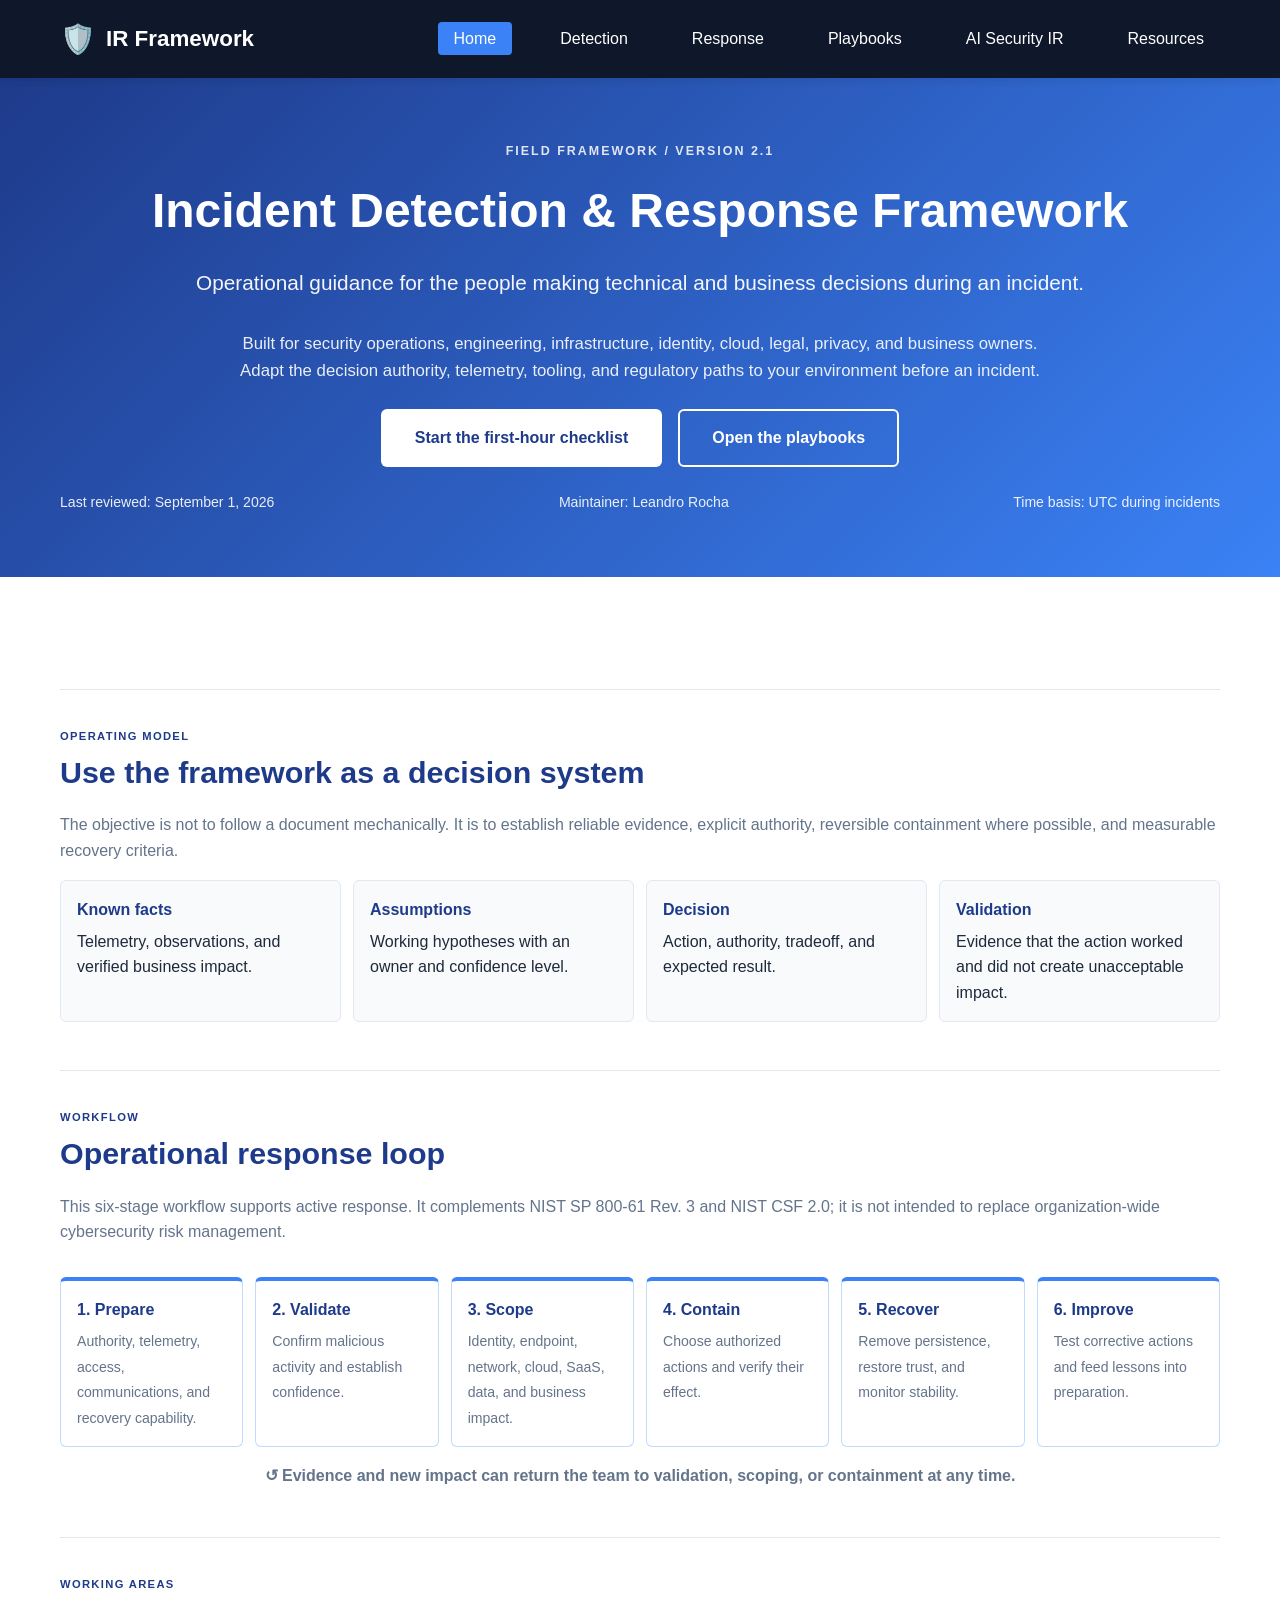
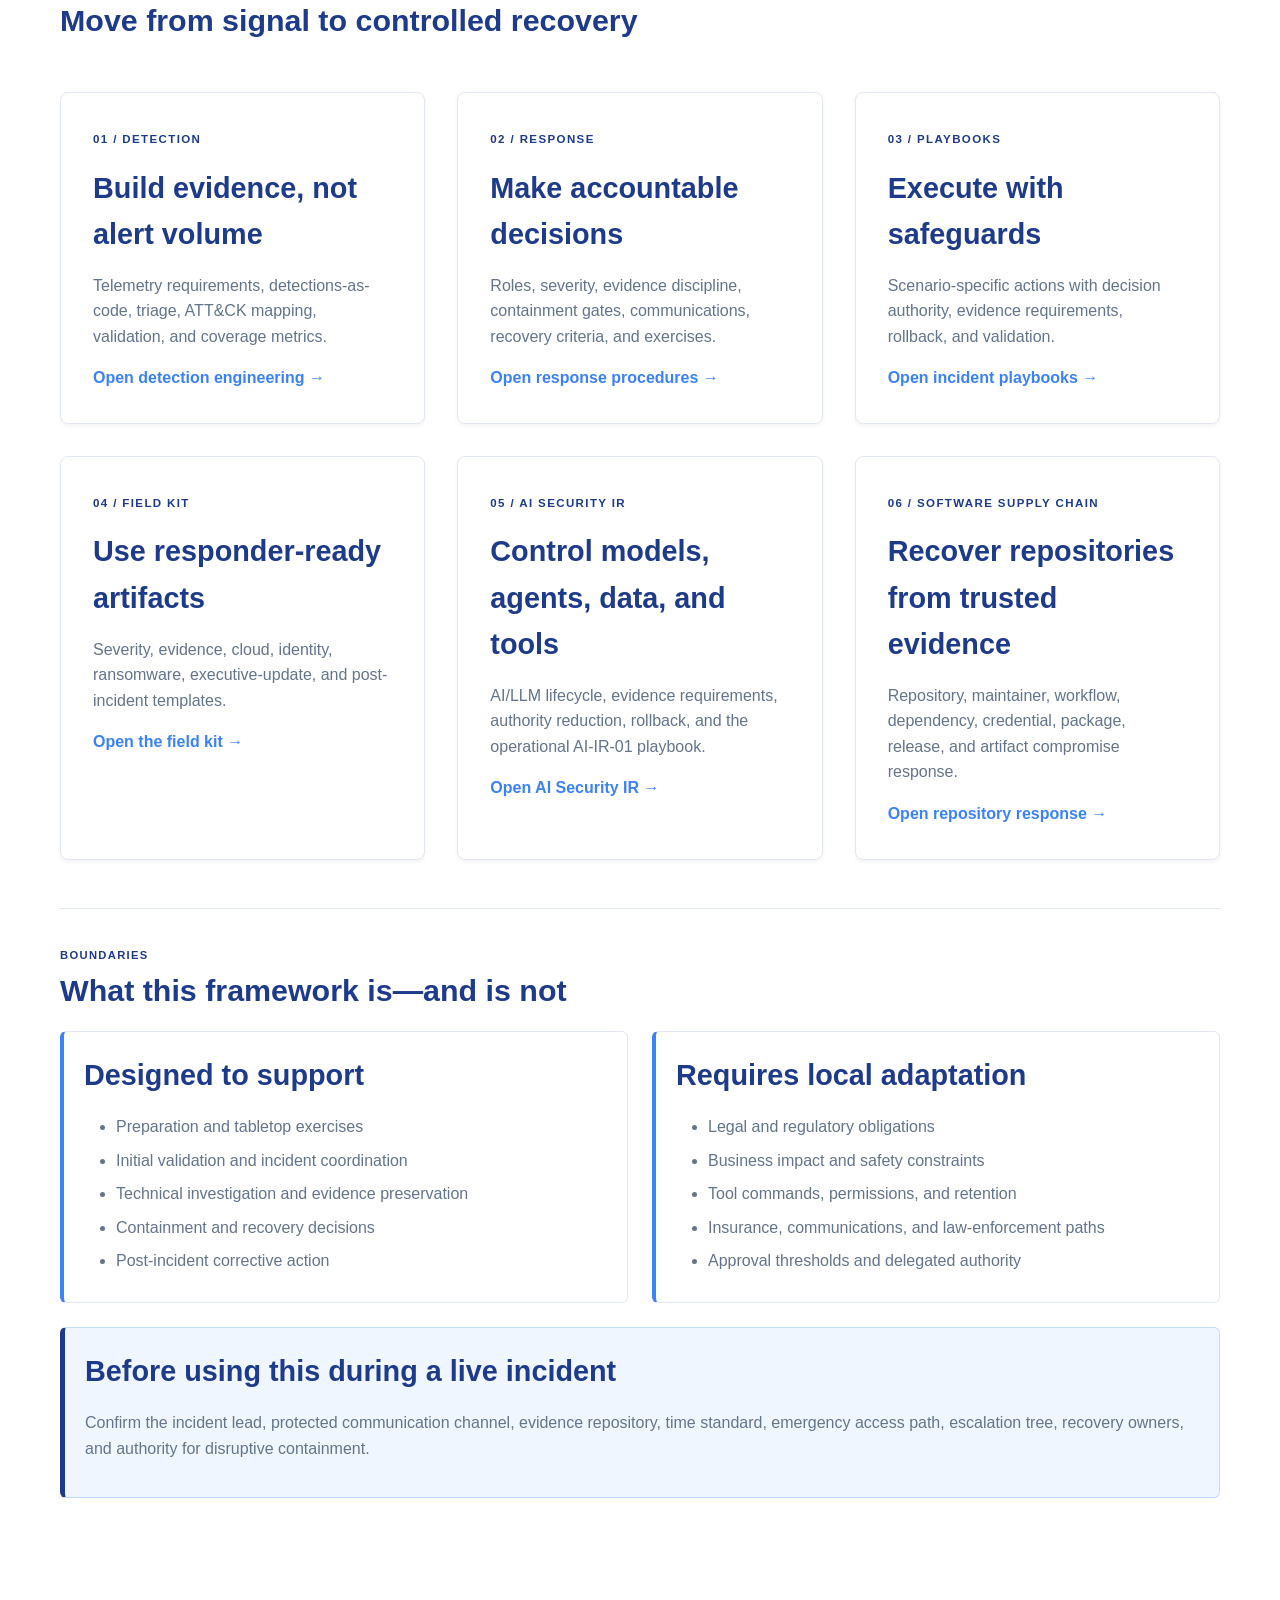
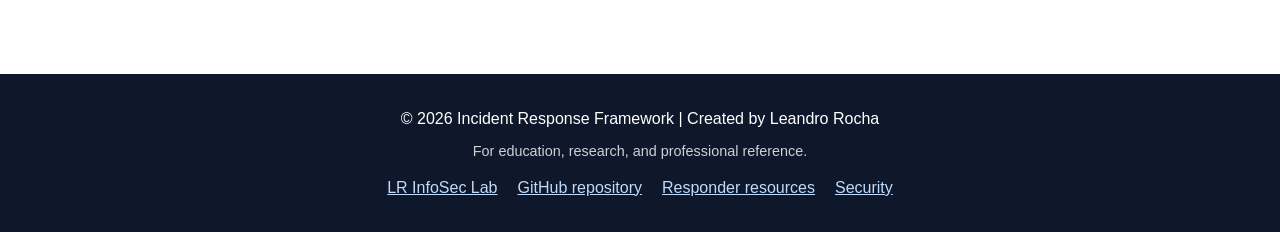
==== commit ef82b5c9: "Add AI security incident response modernization" ====
--- a/index.html
+++ b/index.html
@@ -19,19 +19,19 @@
     <nav class="navbar" aria-label="Primary navigation">
         <div class="nav-container">
             <a class="nav-logo nav-logo-link" href="index.html" aria-label="IR Framework home"><span class="logo-icon" aria-hidden="true">🛡️</span><span class="logo-text">IR Framework</span></a>
-            <ul class="nav-menu"><li><a href="index.html" class="active" aria-current="page">Home</a></li><li><a href="detection.html">Detection</a></li><li><a href="response.html">Response</a></li><li><a href="playbooks.html">Playbooks</a></li><li><a href="resources.html">Resources</a></li></ul>
+            <ul class="nav-menu"><li><a href="index.html" class="active" aria-current="page">Home</a></li><li><a href="detection.html">Detection</a></li><li><a href="response.html">Response</a></li><li><a href="playbooks.html">Playbooks</a></li><li><a href="ai-security-ir.html">AI Security IR</a></li><li><a href="resources.html">Resources</a></li></ul>
             <button class="mobile-menu-toggle" type="button" aria-label="Open navigation menu" aria-expanded="false">☰</button>
         </div>
     </nav>
 
     <header class="hero hero-compact">
         <div class="container">
-            <p class="eyebrow">FIELD FRAMEWORK / VERSION 2.0</p>
+            <p class="eyebrow">FIELD FRAMEWORK / VERSION 2.1</p>
             <h1>Incident Detection &amp; Response Framework</h1>
             <p class="hero-subtitle">Operational guidance for the people making technical and business decisions during an incident.</p>
             <p class="hero-context">Built for security operations, engineering, infrastructure, identity, cloud, legal, privacy, and business owners. Adapt the decision authority, telemetry, tooling, and regulatory paths to your environment before an incident.</p>
             <div class="hero-cta"><a href="resources/templates/initial-incident-checklist.md" class="btn btn-primary" download>Start the first-hour checklist</a><a href="playbooks.html" class="btn btn-secondary">Open the playbooks</a></div>
-            <div class="version-bar"><span>Last reviewed: July 17, 2026</span><span>Maintainer: Leandro Rocha</span><span>Time basis: UTC during incidents</span></div>
+            <div class="version-bar"><span>Last reviewed: September 1, 2026</span><span>Maintainer: Leandro Rocha</span><span>Time basis: UTC during incidents</span></div>
         </div>
     </header>
 
@@ -73,6 +73,8 @@
                         <article class="card"><span class="card-label">02 / RESPONSE</span><h3>Make accountable decisions</h3><p>Roles, severity, evidence discipline, containment gates, communications, recovery criteria, and exercises.</p><a href="response.html" class="card-link">Open response procedures →</a></article>
                         <article class="card"><span class="card-label">03 / PLAYBOOKS</span><h3>Execute with safeguards</h3><p>Scenario-specific actions with decision authority, evidence requirements, rollback, and validation.</p><a href="playbooks.html" class="card-link">Open incident playbooks →</a></article>
                         <article class="card"><span class="card-label">04 / FIELD KIT</span><h3>Use responder-ready artifacts</h3><p>Severity, evidence, cloud, identity, ransomware, executive-update, and post-incident templates.</p><a href="resources.html#field-kit" class="card-link">Open the field kit →</a></article>
+                        <article class="card"><span class="card-label">05 / AI SECURITY IR</span><h3>Control models, agents, data, and tools</h3><p>AI/LLM lifecycle, evidence requirements, authority reduction, rollback, and the operational AI-IR-01 playbook.</p><a href="ai-security-ir.html" class="card-link">Open AI Security IR →</a></article>
+                        <article class="card"><span class="card-label">06 / SOFTWARE SUPPLY CHAIN</span><h3>Recover repositories from trusted evidence</h3><p>Repository, maintainer, workflow, dependency, credential, package, release, and artifact compromise response.</p><a href="repository-compromise.html" class="card-link">Open repository response →</a></article>
                     </div>
                 </div>
 
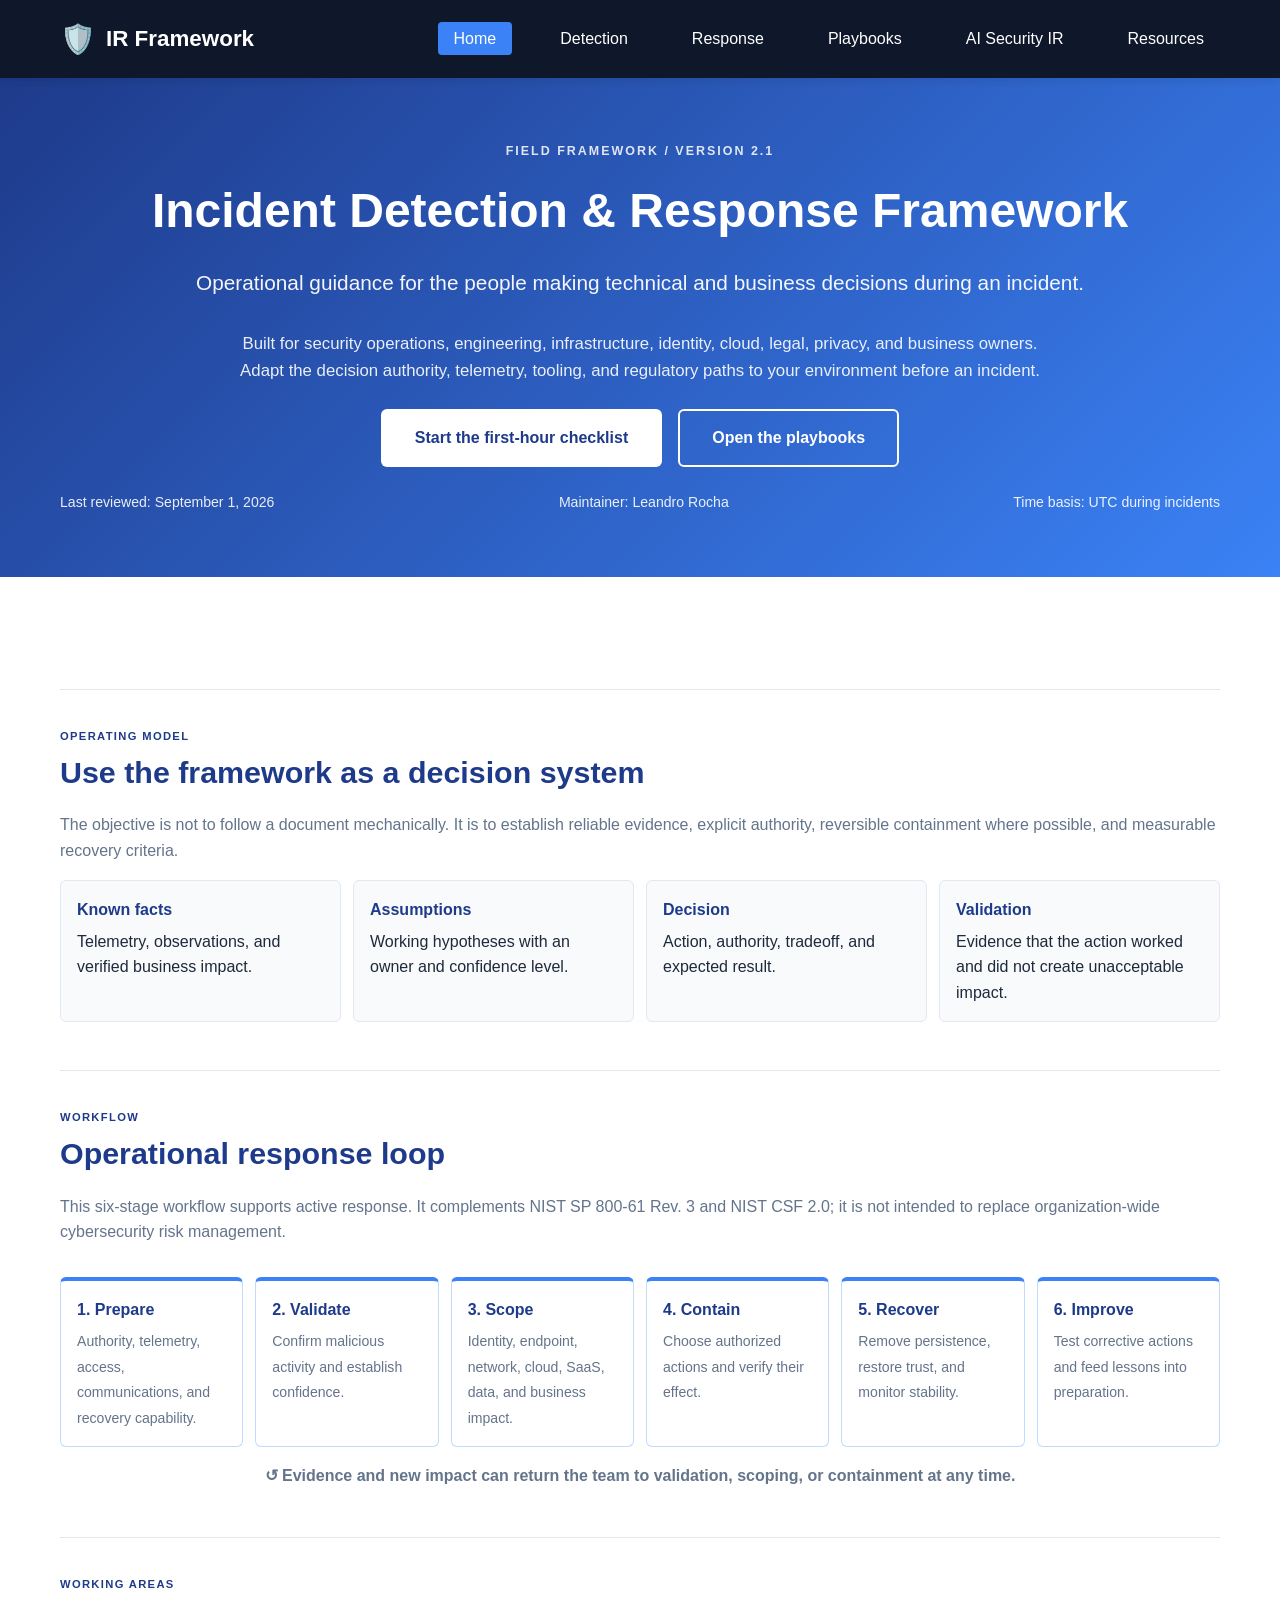
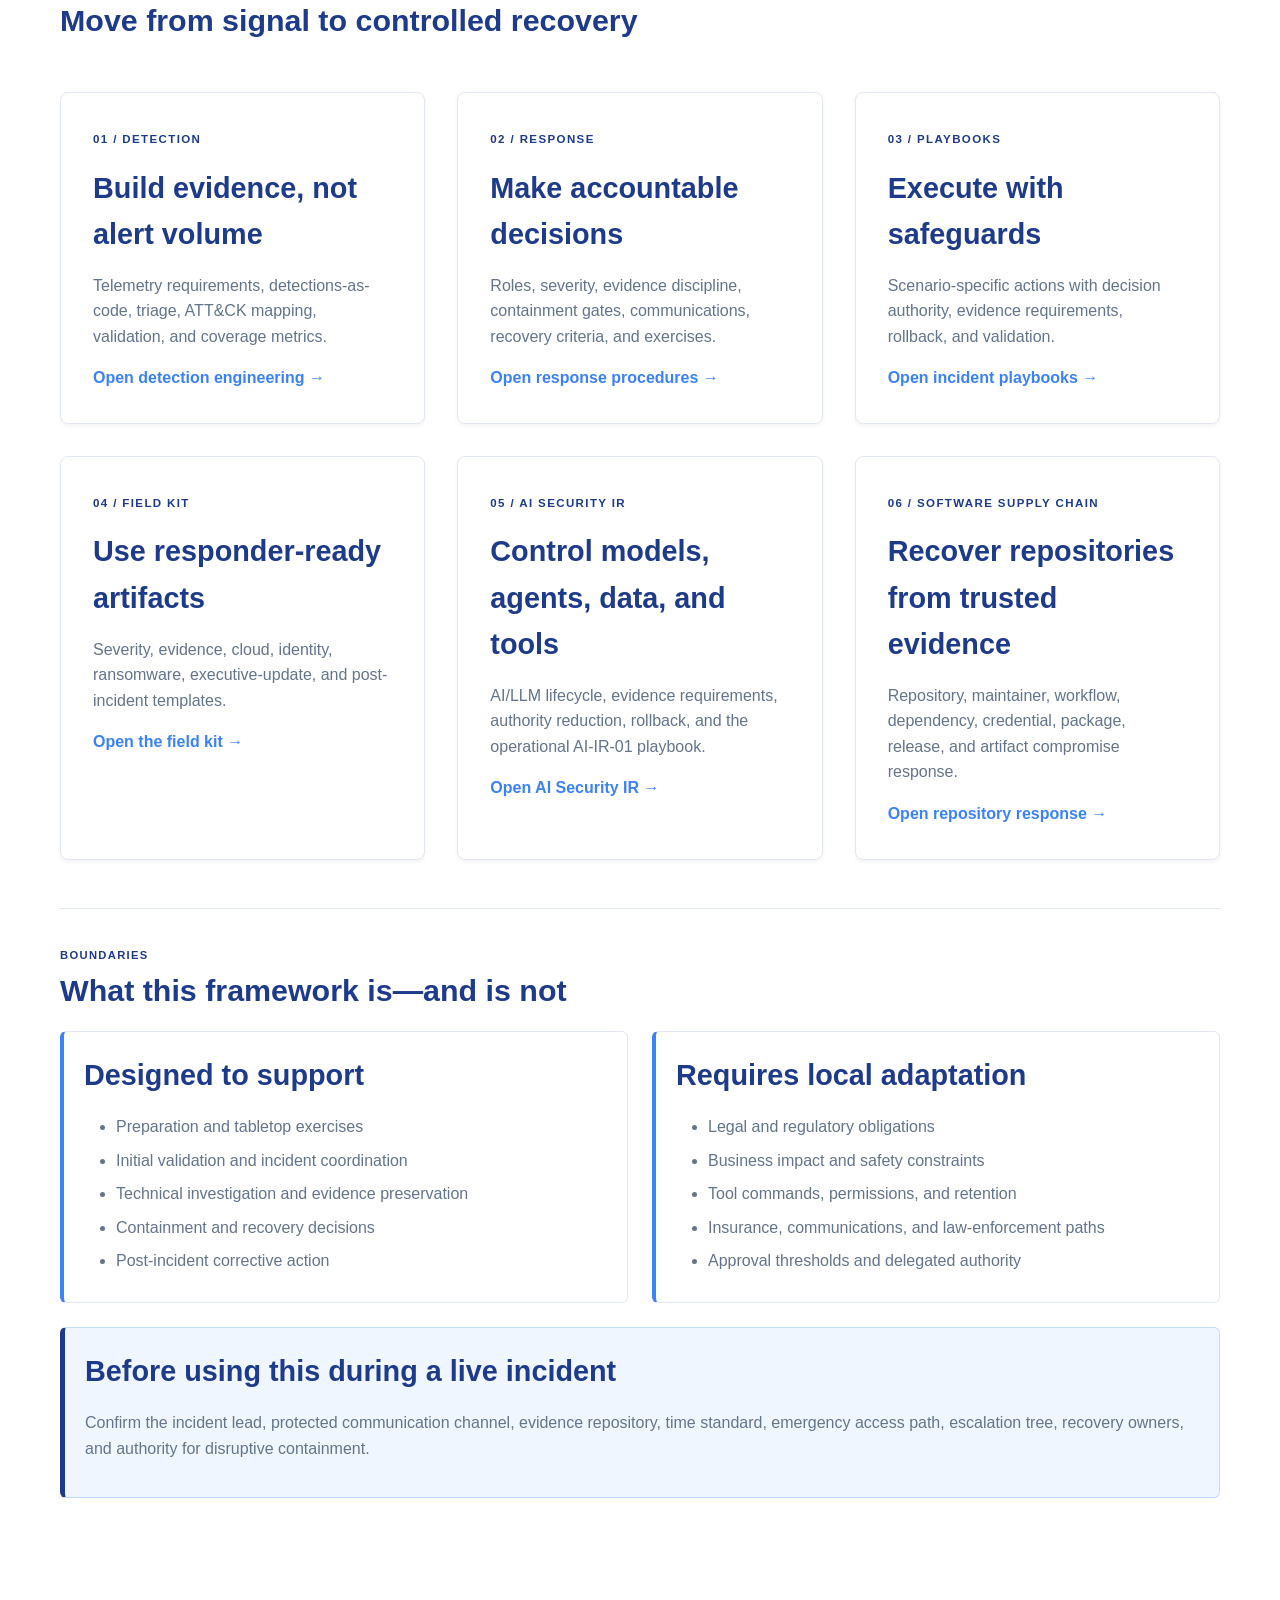
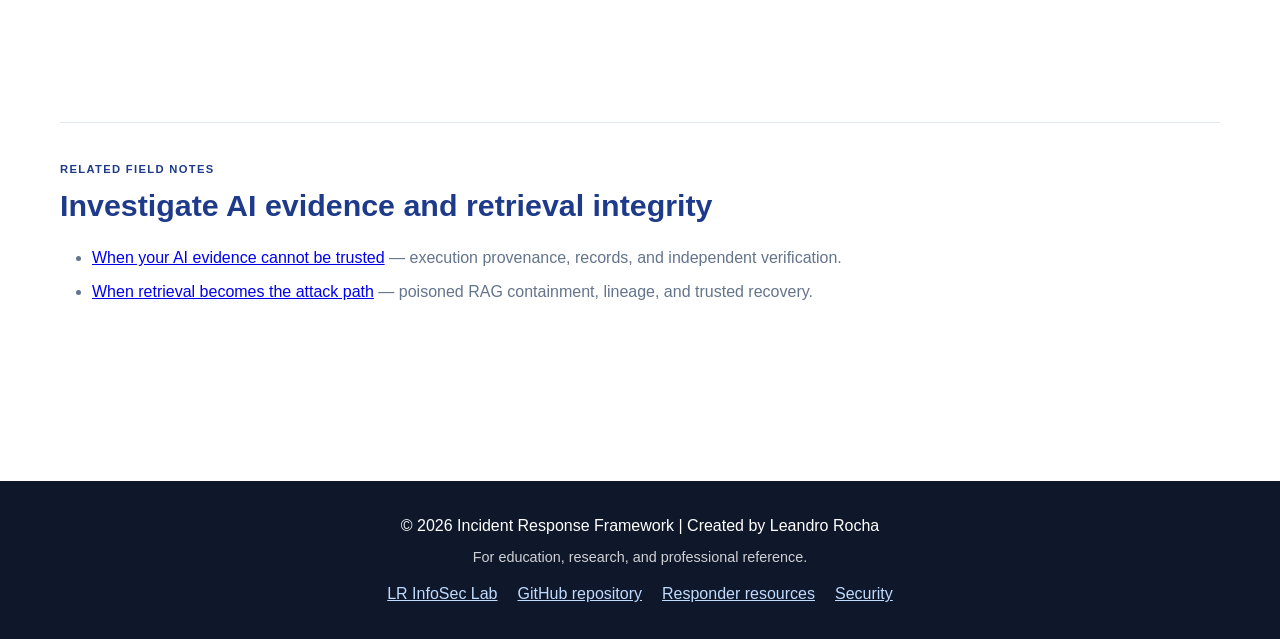
==== commit a55c45cc: "Bound external link checks and connect AI response field notes" ====
--- a/index.html
+++ b/index.html
@@ -89,7 +89,7 @@
                 </div>
             </div>
         </section>
-    </main>
+    <section class="section"><div class="container"><div class="content-section operational-section"><span class="resource-tag">RELATED FIELD NOTES</span><h2>Investigate AI evidence and retrieval integrity</h2><ul><li><a href="https://lrinfosec.com/articles/when-your-ai-evidence-cannot-be-trusted/">When your AI evidence cannot be trusted</a> — execution provenance, records, and independent verification.</li><li><a href="https://lrinfosec.com/articles/poisoned-rag-pipelines/">When retrieval becomes the attack path</a> — poisoned RAG containment, lineage, and trusted recovery.</li></ul></div></div></section></main>
 
     <footer><div class="container"><p>&copy; 2026 Incident Response Framework | Created by Leandro Rocha</p><p class="footer-note">For education, research, and professional reference.</p><div class="site-footer-links"><a href="https://lrinfosec.com/">LR InfoSec Lab</a><a href="https://github.com/leandroer/IncidentResponse">GitHub repository</a><a href="resources.html">Responder resources</a><a href="security.txt">Security</a></div></div></footer>
     <script src="js/main.js"></script>
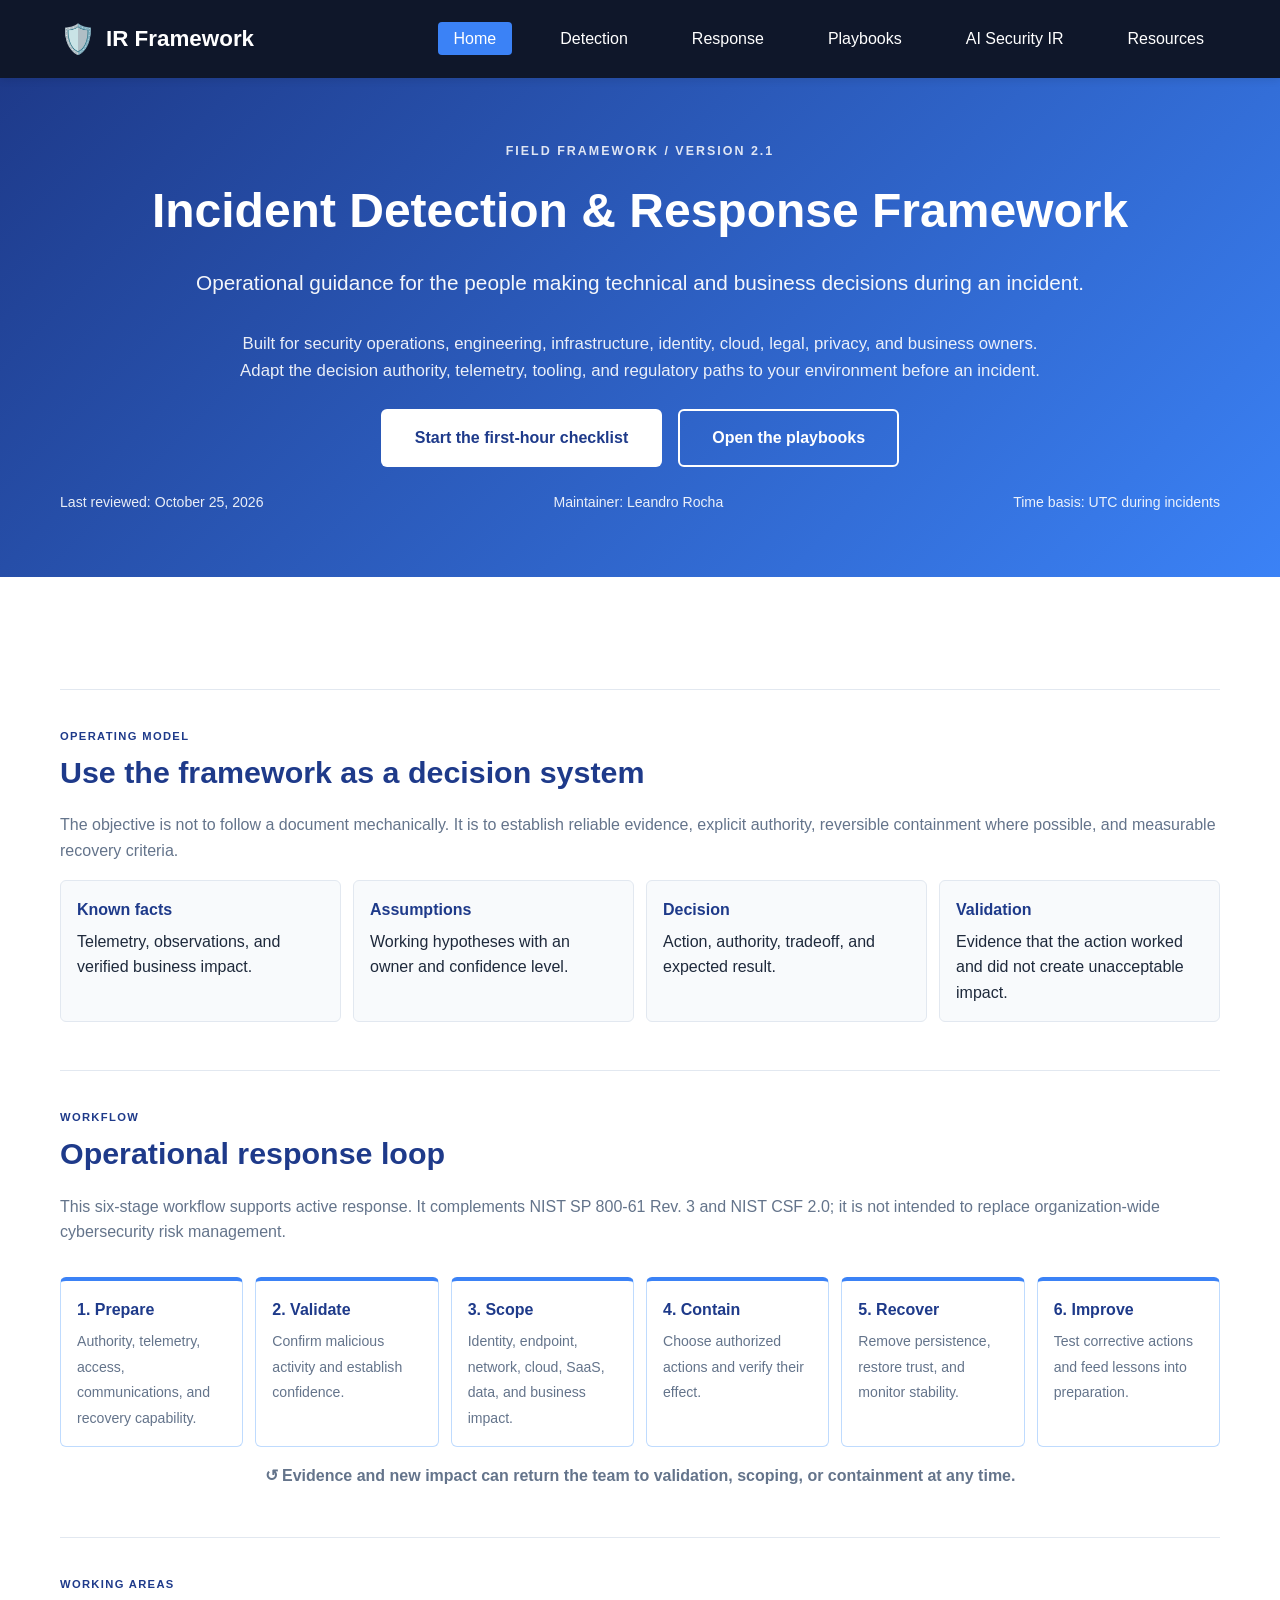
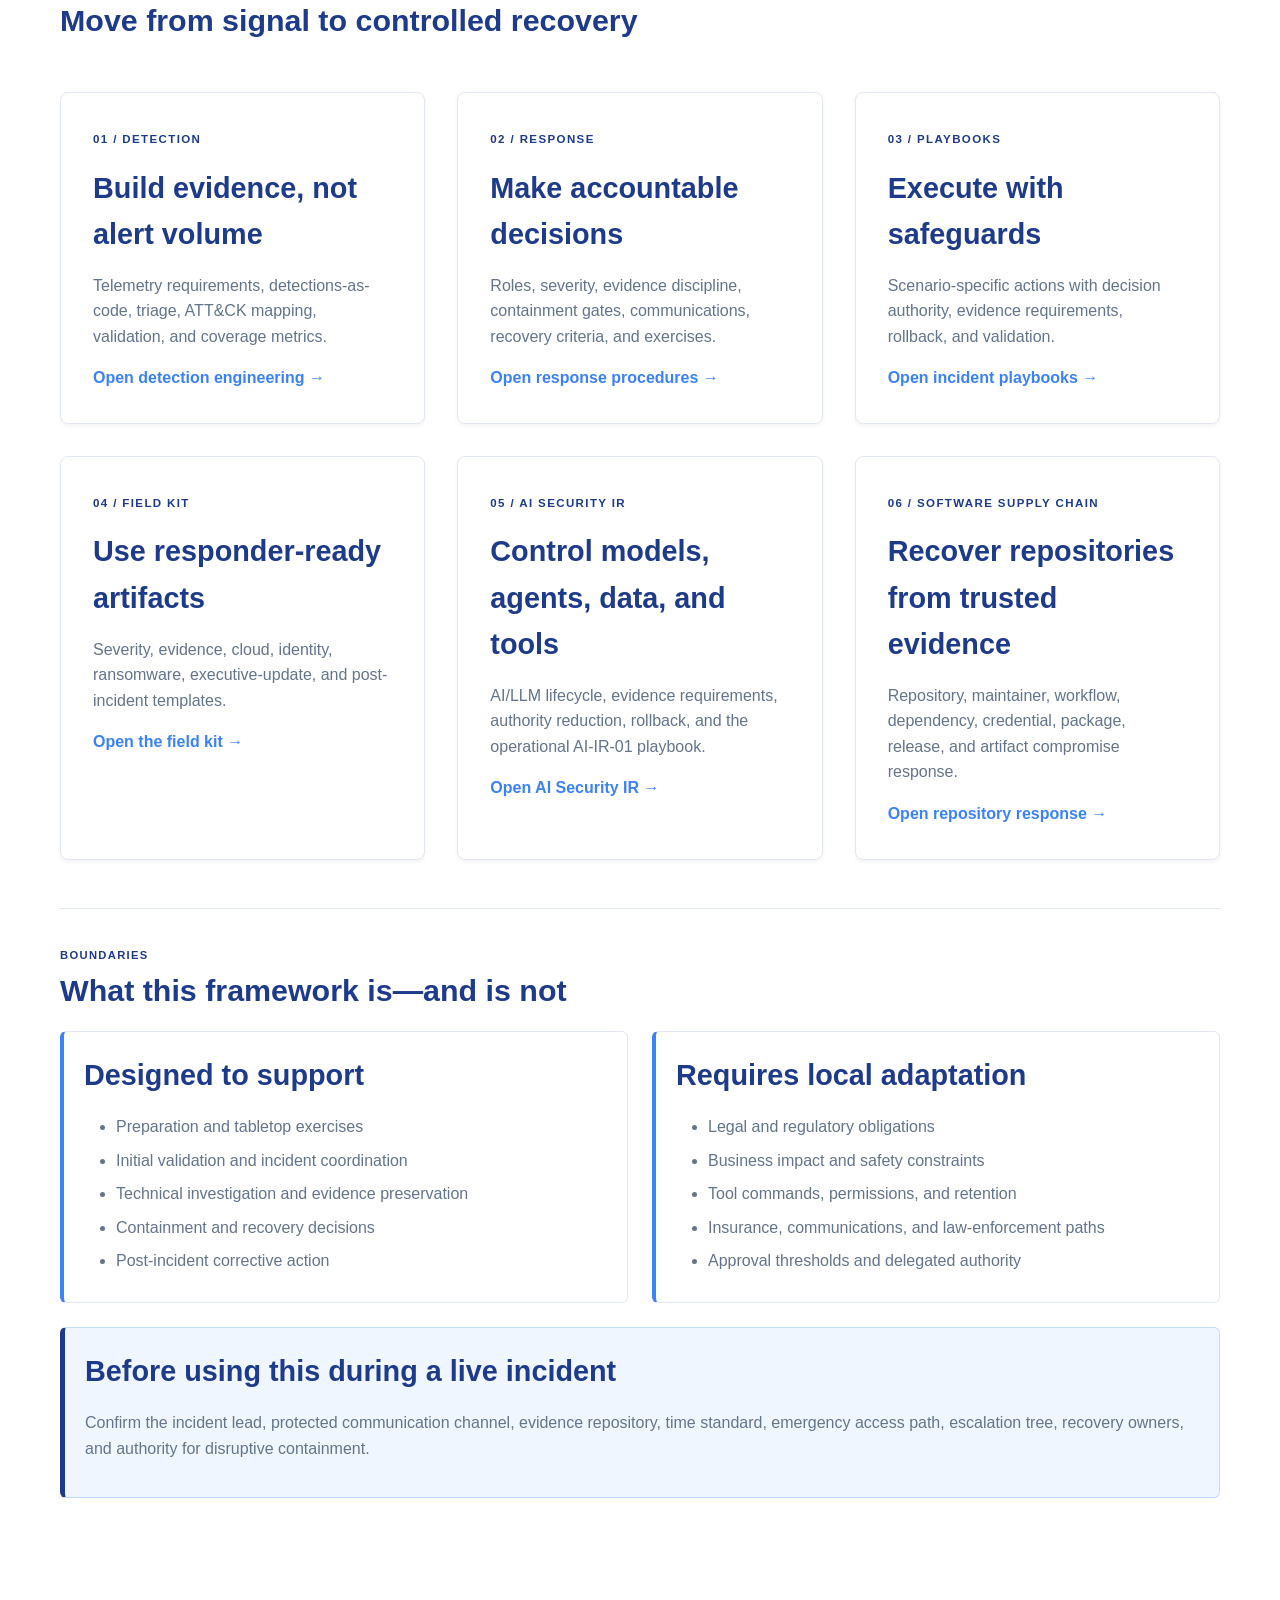
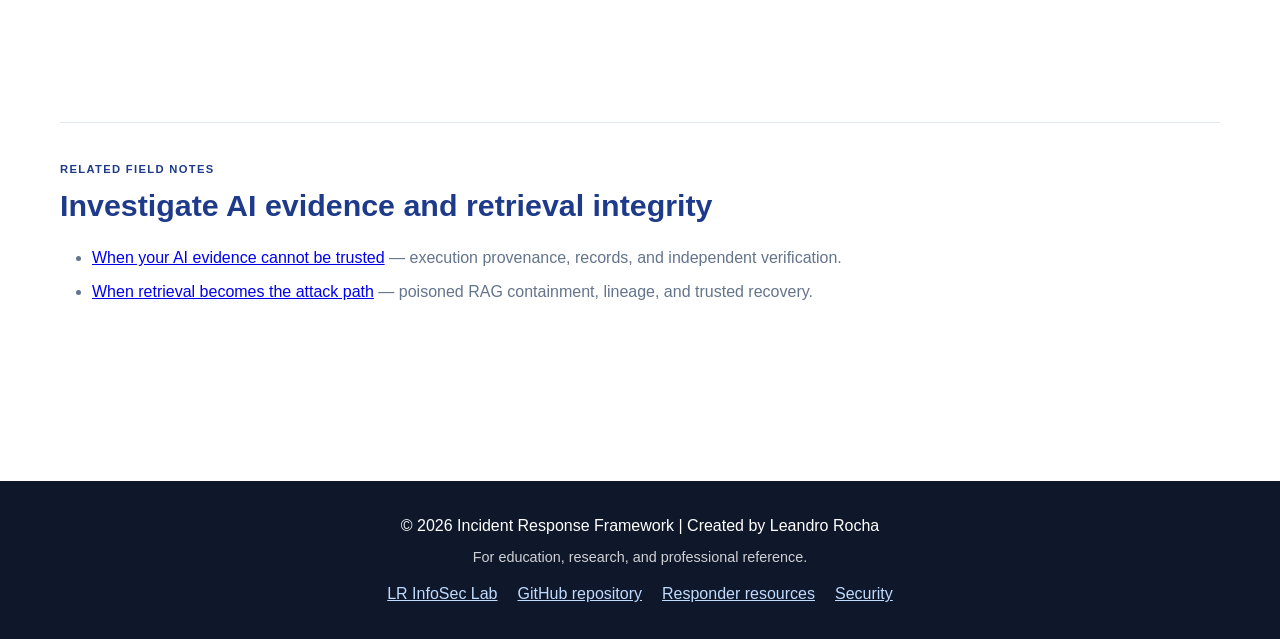
==== commit c3d26c26: "Synchronize framework review dates" ====
--- a/index.html
+++ b/index.html
@@ -31,7 +31,7 @@
             <p class="hero-subtitle">Operational guidance for the people making technical and business decisions during an incident.</p>
             <p class="hero-context">Built for security operations, engineering, infrastructure, identity, cloud, legal, privacy, and business owners. Adapt the decision authority, telemetry, tooling, and regulatory paths to your environment before an incident.</p>
             <div class="hero-cta"><a href="resources/templates/initial-incident-checklist.md" class="btn btn-primary" download>Start the first-hour checklist</a><a href="playbooks.html" class="btn btn-secondary">Open the playbooks</a></div>
-            <div class="version-bar"><span>Last reviewed: September 1, 2026</span><span>Maintainer: Leandro Rocha</span><span>Time basis: UTC during incidents</span></div>
+            <div class="version-bar"><span>Last reviewed: October 25, 2026</span><span>Maintainer: Leandro Rocha</span><span>Time basis: UTC during incidents</span></div>
         </div>
     </header>
 
